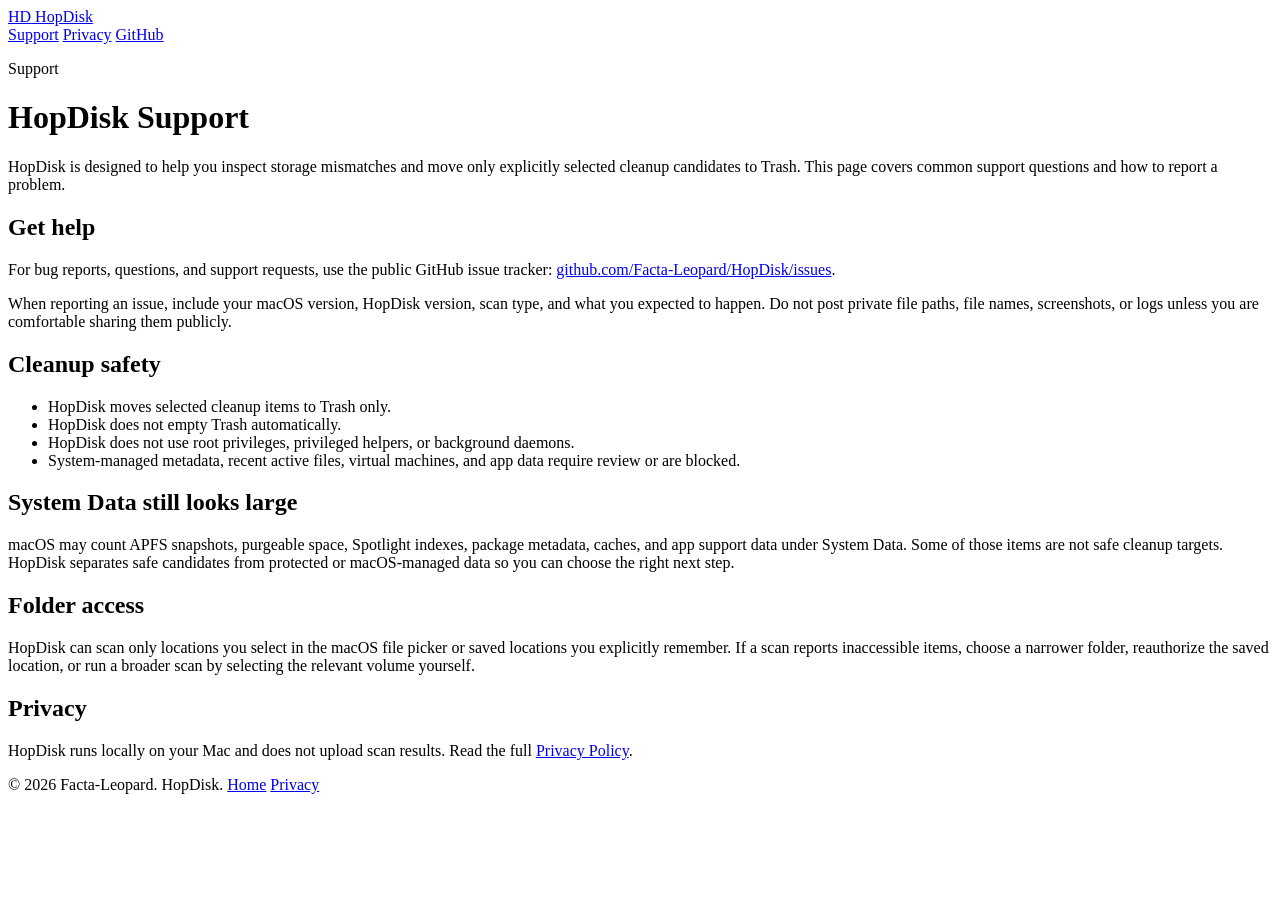
==== support.html @ d0b04db1 "Add HopDisk support page" ====
<!doctype html>
<html lang="en">
<head>
  <meta charset="utf-8">
  <meta name="viewport" content="width=device-width, initial-scale=1">
  <title>HopDisk Support</title>
  <meta name="description" content="Support information for HopDisk, a macOS storage repair utility.">
  <link rel="stylesheet" href="assets/site.css">
</head>
<body>
  <header class="site-header">
    <a class="brand" href="index.html" aria-label="HopDisk home">
      <span class="brand-mark">HD</span>
      <span>HopDisk</span>
    </a>
    <nav class="nav" aria-label="Main navigation">
      <a aria-current="page" href="support.html">Support</a>
      <a href="privacy.html">Privacy</a>
      <a href="https://github.com/Facta-Leopard/HopDisk">GitHub</a>
    </nav>
  </header>

  <main class="document">
    <p class="eyebrow">Support</p>
    <h1>HopDisk Support</h1>
    <p class="lead">
      HopDisk is designed to help you inspect storage mismatches and move only explicitly selected cleanup candidates to Trash.
      This page covers common support questions and how to report a problem.
    </p>

    <section>
      <h2>Get help</h2>
      <p>
        For bug reports, questions, and support requests, use the public GitHub issue tracker:
        <a href="https://github.com/Facta-Leopard/HopDisk/issues">github.com/Facta-Leopard/HopDisk/issues</a>.
      </p>
      <p>
        When reporting an issue, include your macOS version, HopDisk version, scan type, and what you expected to happen.
        Do not post private file paths, file names, screenshots, or logs unless you are comfortable sharing them publicly.
      </p>
    </section>

    <section>
      <h2>Cleanup safety</h2>
      <ul>
        <li>HopDisk moves selected cleanup items to Trash only.</li>
        <li>HopDisk does not empty Trash automatically.</li>
        <li>HopDisk does not use root privileges, privileged helpers, or background daemons.</li>
        <li>System-managed metadata, recent active files, virtual machines, and app data require review or are blocked.</li>
      </ul>
    </section>

    <section>
      <h2>System Data still looks large</h2>
      <p>
        macOS may count APFS snapshots, purgeable space, Spotlight indexes, package metadata, caches, and app support data under
        System Data. Some of those items are not safe cleanup targets. HopDisk separates safe candidates from protected or
        macOS-managed data so you can choose the right next step.
      </p>
    </section>

    <section>
      <h2>Folder access</h2>
      <p>
        HopDisk can scan only locations you select in the macOS file picker or saved locations you explicitly remember.
        If a scan reports inaccessible items, choose a narrower folder, reauthorize the saved location, or run a broader scan
        by selecting the relevant volume yourself.
      </p>
    </section>

    <section>
      <h2>Privacy</h2>
      <p>
        HopDisk runs locally on your Mac and does not upload scan results. Read the full
        <a href="privacy.html">Privacy Policy</a>.
      </p>
    </section>
  </main>

  <footer class="footer">
    <span>© 2026 Facta-Leopard. HopDisk.</span>
    <span class="footer-links">
      <a href="index.html">Home</a>
      <a href="privacy.html">Privacy</a>
    </span>
  </footer>
</body>
</html>
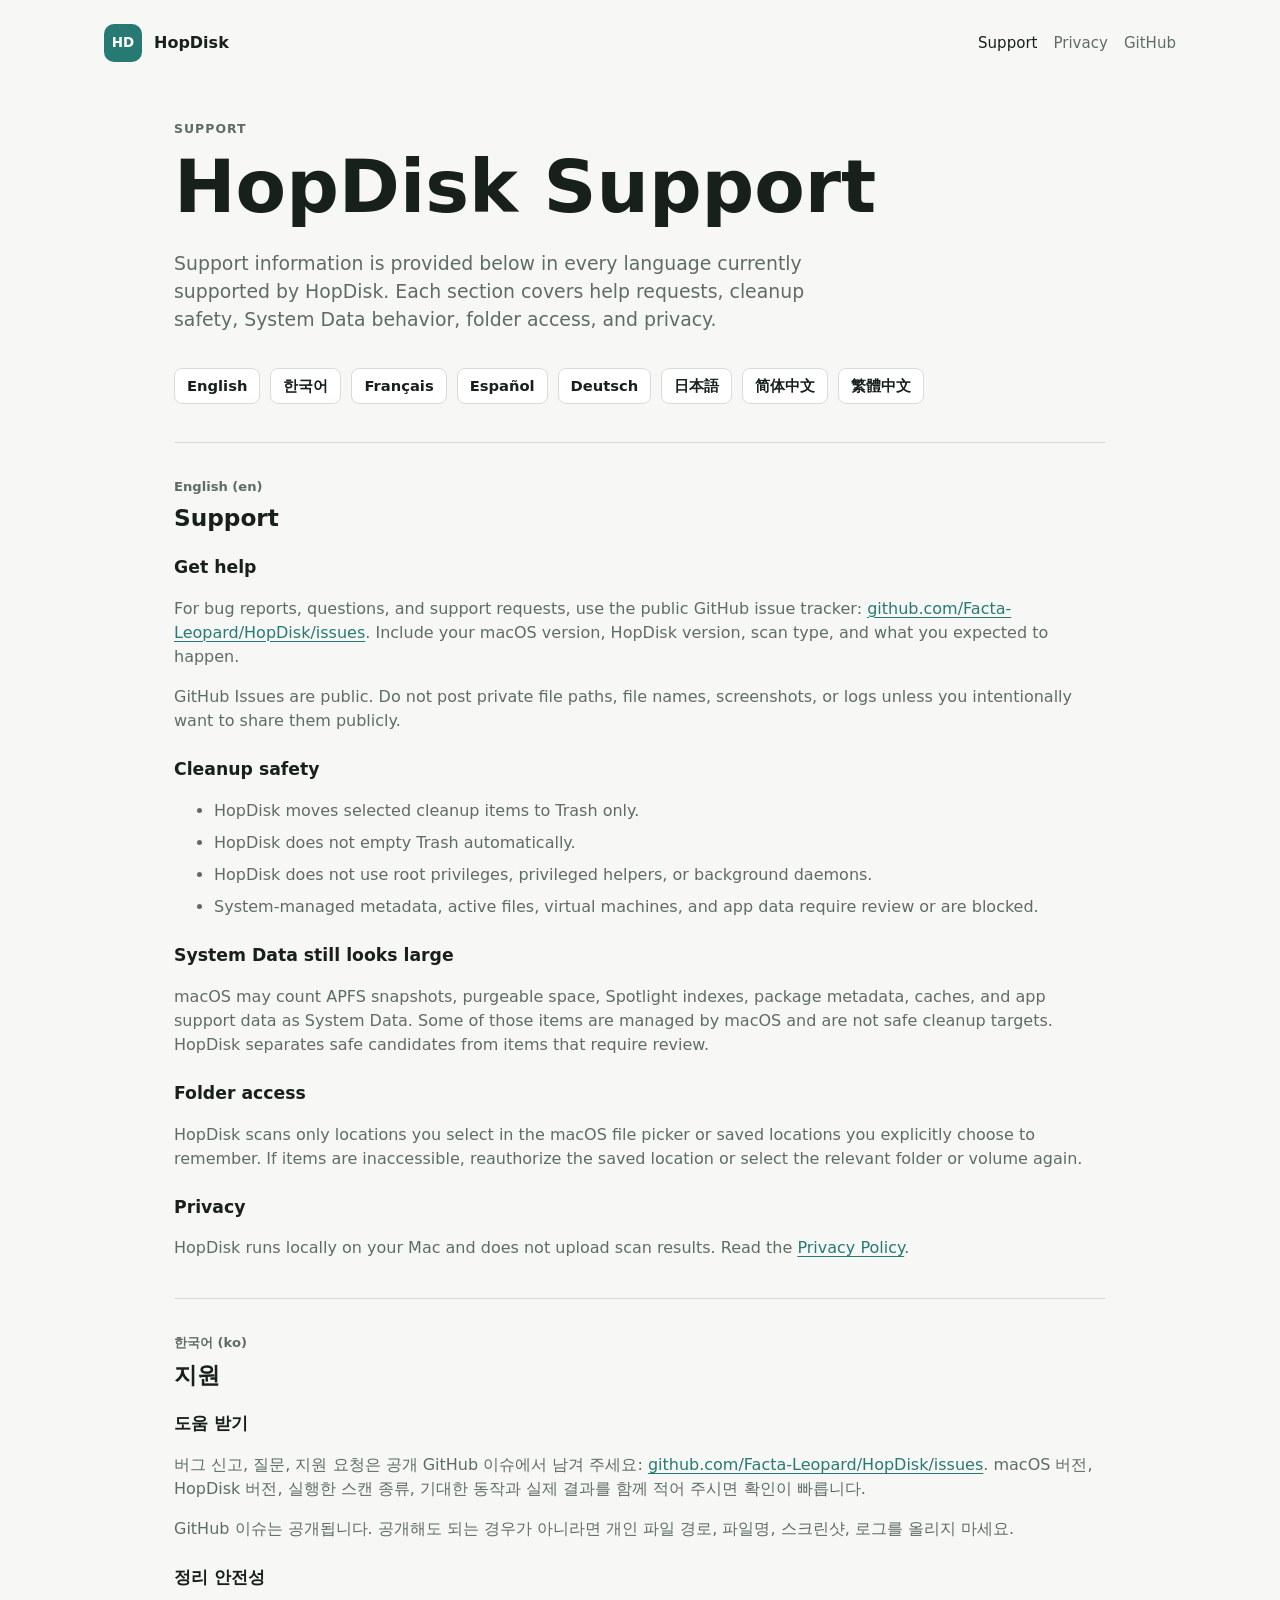
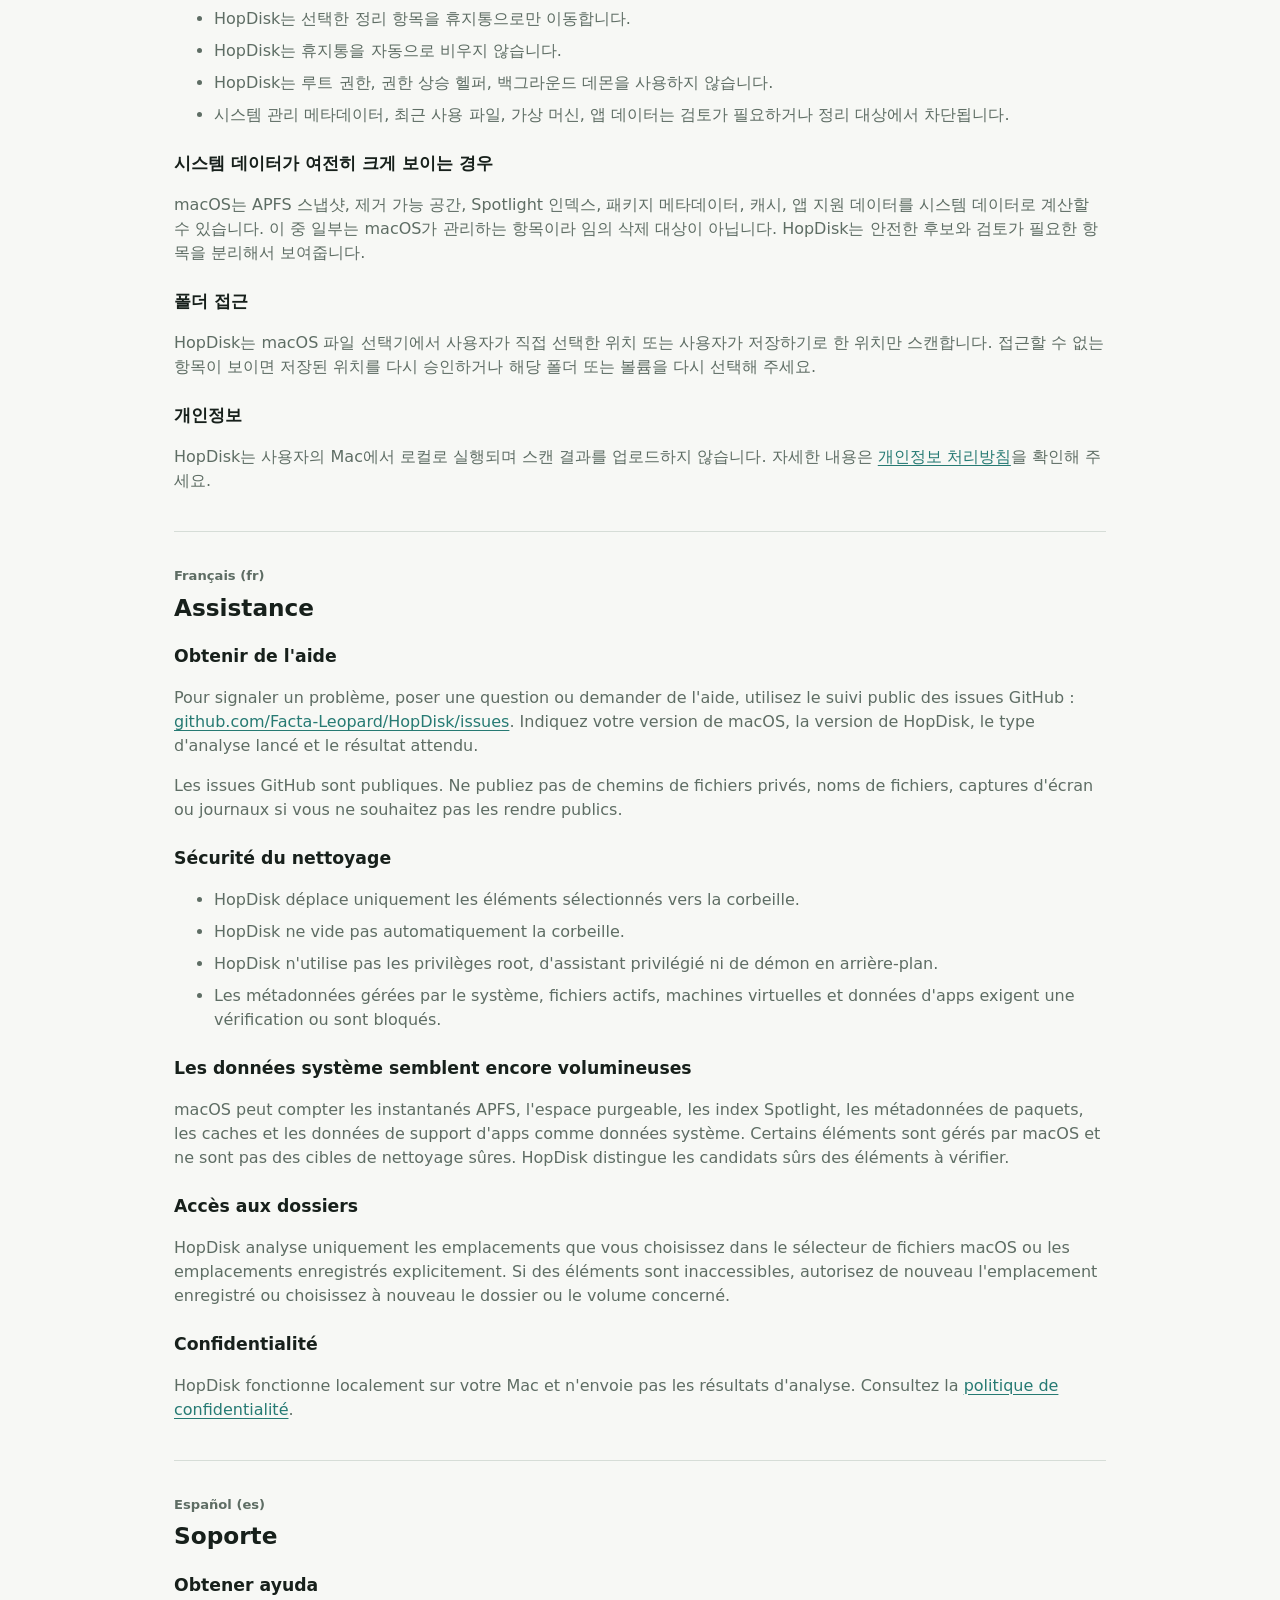
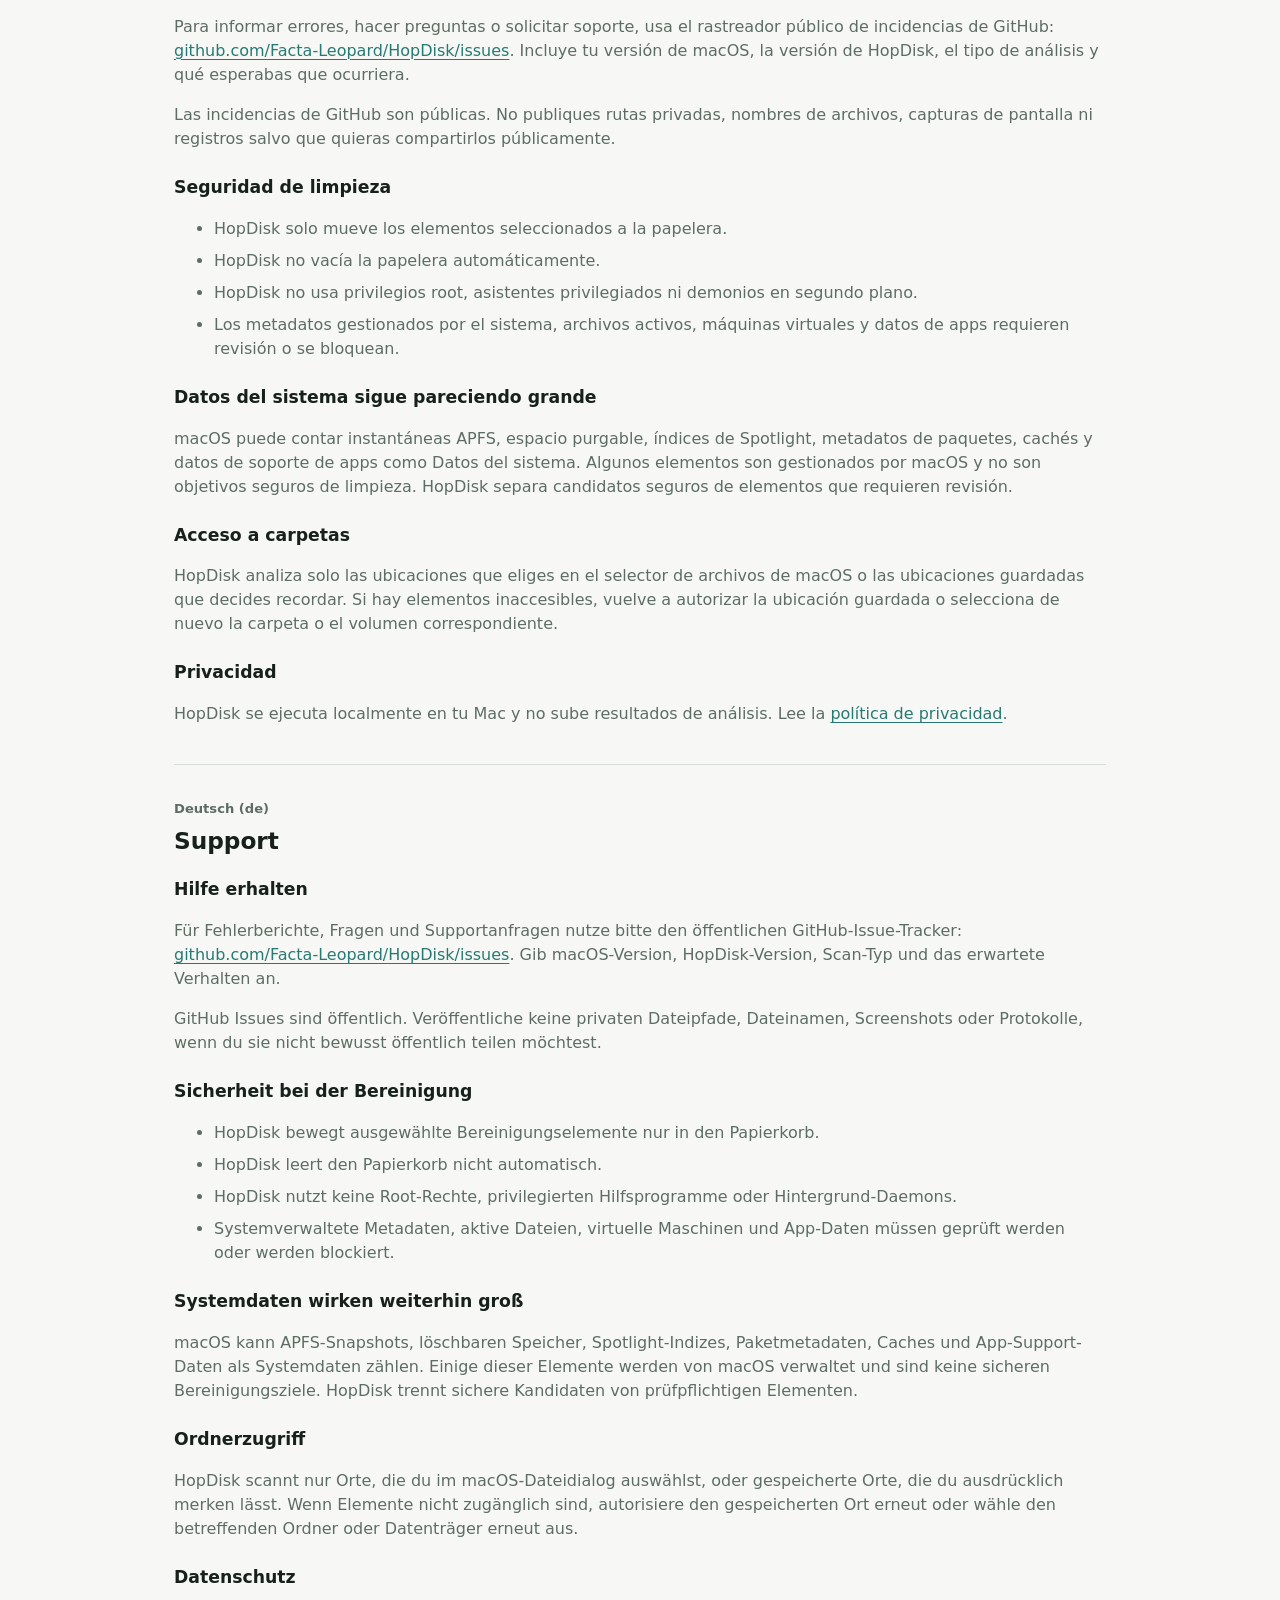
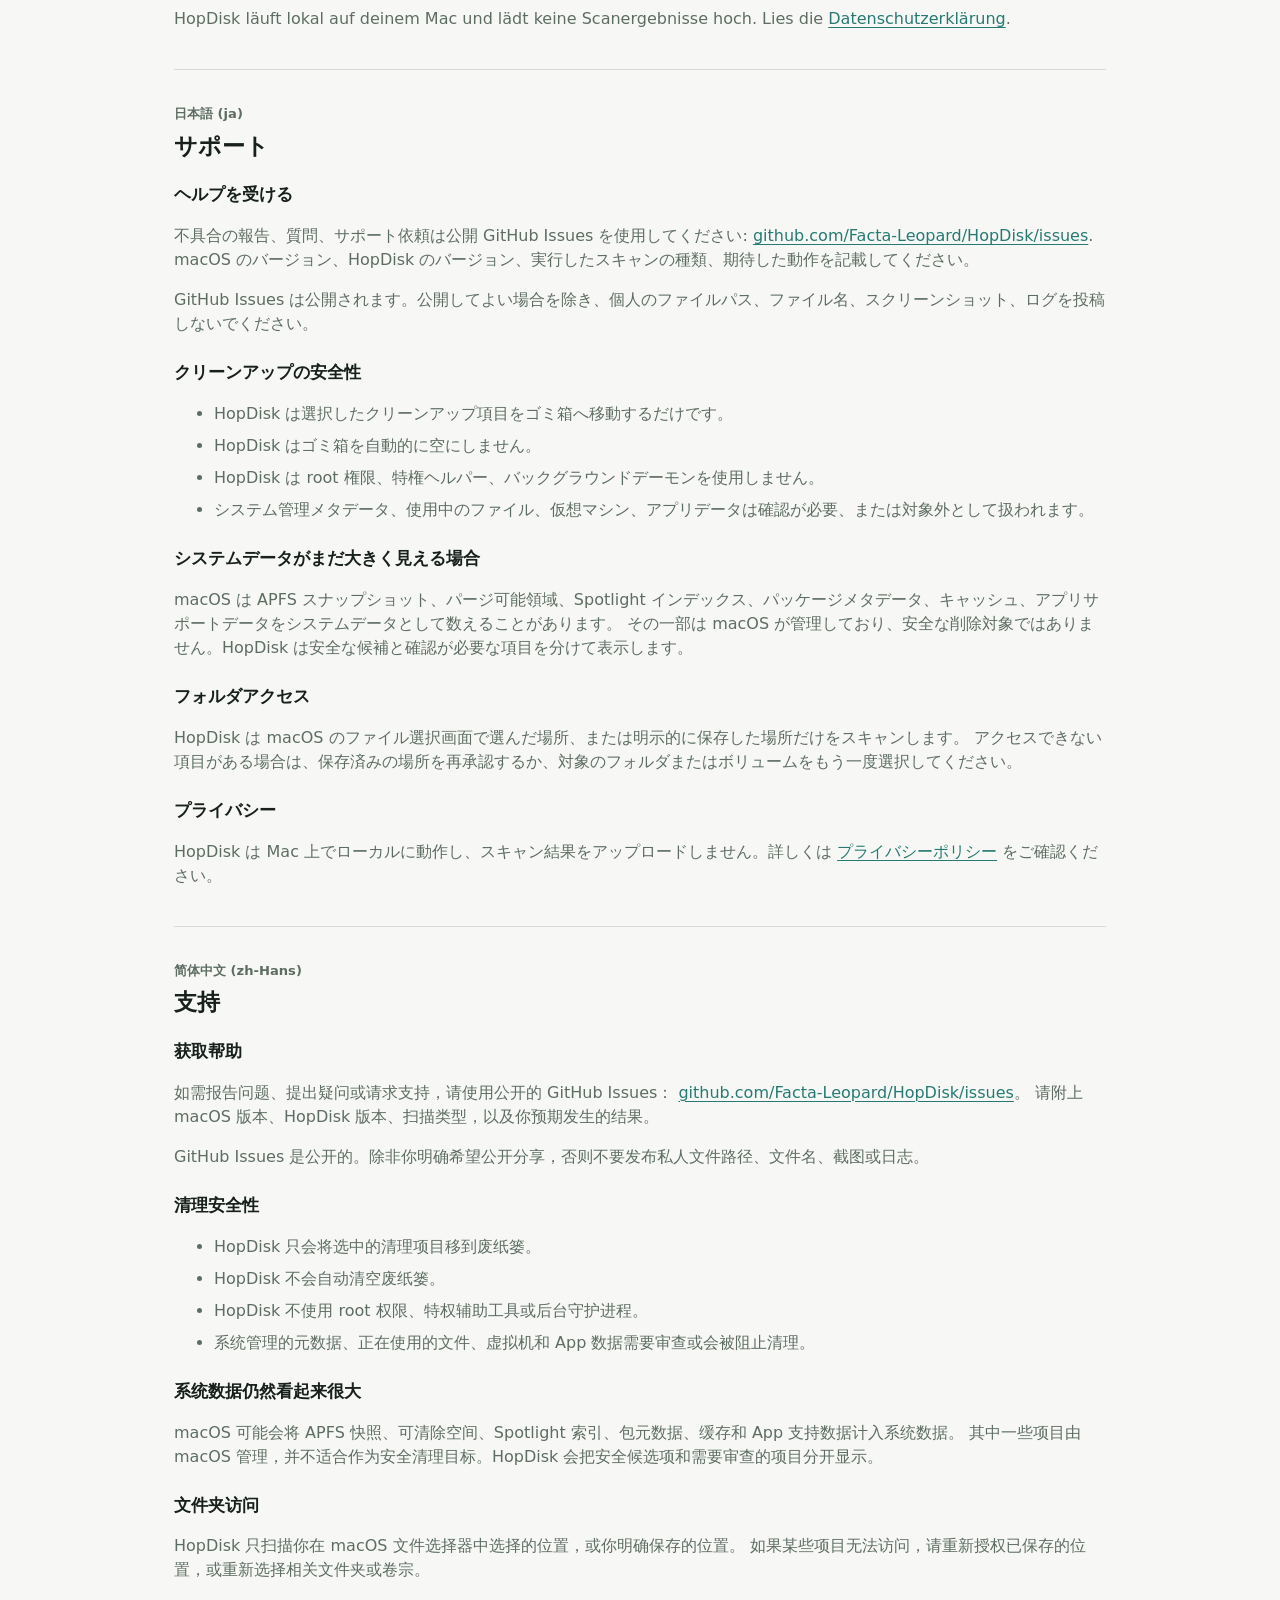
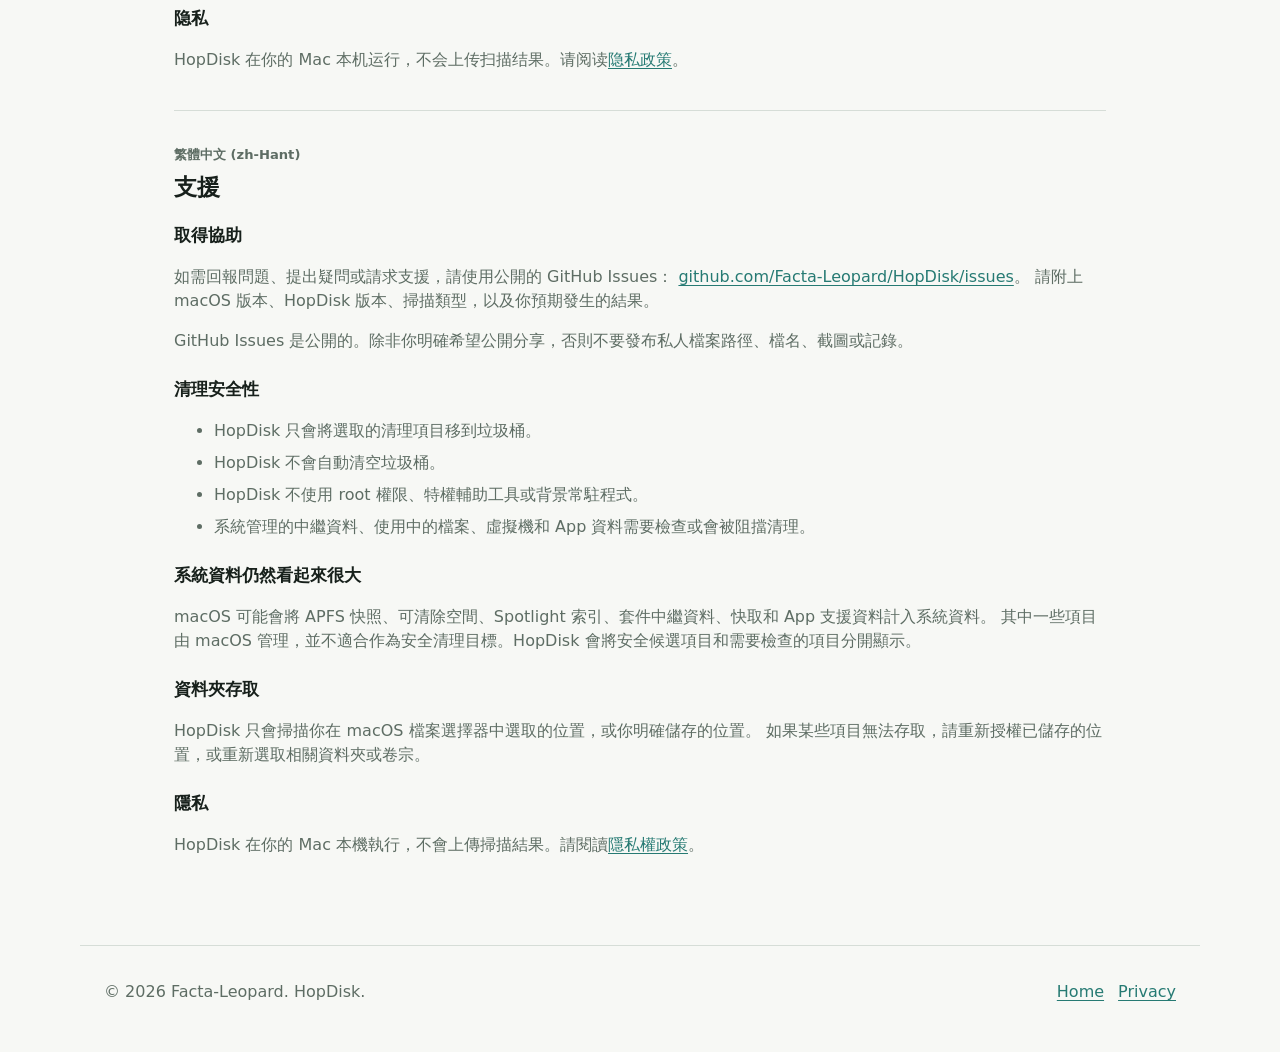
==== commit 9ff19234: "Add localized HopDisk support page" ====
--- a/support.html
+++ b/support.html
@@ -4,7 +4,7 @@
   <meta charset="utf-8">
   <meta name="viewport" content="width=device-width, initial-scale=1">
   <title>HopDisk Support</title>
-  <meta name="description" content="Support information for HopDisk, a macOS storage repair utility.">
+  <meta name="description" content="Support information for HopDisk in all supported languages.">
   <link rel="stylesheet" href="assets/site.css">
 </head>
 <body>
@@ -20,60 +20,287 @@
     </nav>
   </header>
 
-  <main class="document">
+  <main class="document localized-doc">
     <p class="eyebrow">Support</p>
     <h1>HopDisk Support</h1>
     <p class="lead">
-      HopDisk is designed to help you inspect storage mismatches and move only explicitly selected cleanup candidates to Trash.
-      This page covers common support questions and how to report a problem.
+      Support information is provided below in every language currently supported by HopDisk.
+      Each section covers help requests, cleanup safety, System Data behavior, folder access, and privacy.
     </p>
 
-    <section>
-      <h2>Get help</h2>
+    <nav class="language-menu" aria-label="Supported languages">
+      <a href="#support-en">English</a>
+      <a href="#support-ko">한국어</a>
+      <a href="#support-fr">Français</a>
+      <a href="#support-es">Español</a>
+      <a href="#support-de">Deutsch</a>
+      <a href="#support-ja">日本語</a>
+      <a href="#support-zh-Hans">简体中文</a>
+      <a href="#support-zh-Hant">繁體中文</a>
+    </nav>
+
+    <section id="support-en" class="language-block" lang="en">
+      <p class="language-label">English (en)</p>
+      <h2>Support</h2>
+      <h3>Get help</h3>
       <p>
         For bug reports, questions, and support requests, use the public GitHub issue tracker:
         <a href="https://github.com/Facta-Leopard/HopDisk/issues">github.com/Facta-Leopard/HopDisk/issues</a>.
-      </p>
-      <p>
-        When reporting an issue, include your macOS version, HopDisk version, scan type, and what you expected to happen.
-        Do not post private file paths, file names, screenshots, or logs unless you are comfortable sharing them publicly.
-      </p>
-    </section>
-
-    <section>
-      <h2>Cleanup safety</h2>
+        Include your macOS version, HopDisk version, scan type, and what you expected to happen.
+      </p>
+      <p>
+        GitHub Issues are public. Do not post private file paths, file names, screenshots, or logs unless you intentionally want to share them publicly.
+      </p>
+      <h3>Cleanup safety</h3>
       <ul>
         <li>HopDisk moves selected cleanup items to Trash only.</li>
         <li>HopDisk does not empty Trash automatically.</li>
         <li>HopDisk does not use root privileges, privileged helpers, or background daemons.</li>
-        <li>System-managed metadata, recent active files, virtual machines, and app data require review or are blocked.</li>
-      </ul>
-    </section>
-
-    <section>
-      <h2>System Data still looks large</h2>
-      <p>
-        macOS may count APFS snapshots, purgeable space, Spotlight indexes, package metadata, caches, and app support data under
-        System Data. Some of those items are not safe cleanup targets. HopDisk separates safe candidates from protected or
-        macOS-managed data so you can choose the right next step.
-      </p>
-    </section>
-
-    <section>
-      <h2>Folder access</h2>
-      <p>
-        HopDisk can scan only locations you select in the macOS file picker or saved locations you explicitly remember.
-        If a scan reports inaccessible items, choose a narrower folder, reauthorize the saved location, or run a broader scan
-        by selecting the relevant volume yourself.
-      </p>
-    </section>
-
-    <section>
-      <h2>Privacy</h2>
-      <p>
-        HopDisk runs locally on your Mac and does not upload scan results. Read the full
-        <a href="privacy.html">Privacy Policy</a>.
-      </p>
+        <li>System-managed metadata, active files, virtual machines, and app data require review or are blocked.</li>
+      </ul>
+      <h3>System Data still looks large</h3>
+      <p>
+        macOS may count APFS snapshots, purgeable space, Spotlight indexes, package metadata, caches, and app support data as System Data.
+        Some of those items are managed by macOS and are not safe cleanup targets. HopDisk separates safe candidates from items that require review.
+      </p>
+      <h3>Folder access</h3>
+      <p>
+        HopDisk scans only locations you select in the macOS file picker or saved locations you explicitly choose to remember.
+        If items are inaccessible, reauthorize the saved location or select the relevant folder or volume again.
+      </p>
+      <h3>Privacy</h3>
+      <p>HopDisk runs locally on your Mac and does not upload scan results. Read the <a href="privacy.html">Privacy Policy</a>.</p>
+    </section>
+
+    <section id="support-ko" class="language-block" lang="ko">
+      <p class="language-label">한국어 (ko)</p>
+      <h2>지원</h2>
+      <h3>도움 받기</h3>
+      <p>
+        버그 신고, 질문, 지원 요청은 공개 GitHub 이슈에서 남겨 주세요:
+        <a href="https://github.com/Facta-Leopard/HopDisk/issues">github.com/Facta-Leopard/HopDisk/issues</a>.
+        macOS 버전, HopDisk 버전, 실행한 스캔 종류, 기대한 동작과 실제 결과를 함께 적어 주시면 확인이 빠릅니다.
+      </p>
+      <p>
+        GitHub 이슈는 공개됩니다. 공개해도 되는 경우가 아니라면 개인 파일 경로, 파일명, 스크린샷, 로그를 올리지 마세요.
+      </p>
+      <h3>정리 안전성</h3>
+      <ul>
+        <li>HopDisk는 선택한 정리 항목을 휴지통으로만 이동합니다.</li>
+        <li>HopDisk는 휴지통을 자동으로 비우지 않습니다.</li>
+        <li>HopDisk는 루트 권한, 권한 상승 헬퍼, 백그라운드 데몬을 사용하지 않습니다.</li>
+        <li>시스템 관리 메타데이터, 최근 사용 파일, 가상 머신, 앱 데이터는 검토가 필요하거나 정리 대상에서 차단됩니다.</li>
+      </ul>
+      <h3>시스템 데이터가 여전히 크게 보이는 경우</h3>
+      <p>
+        macOS는 APFS 스냅샷, 제거 가능 공간, Spotlight 인덱스, 패키지 메타데이터, 캐시, 앱 지원 데이터를 시스템 데이터로 계산할 수 있습니다.
+        이 중 일부는 macOS가 관리하는 항목이라 임의 삭제 대상이 아닙니다. HopDisk는 안전한 후보와 검토가 필요한 항목을 분리해서 보여줍니다.
+      </p>
+      <h3>폴더 접근</h3>
+      <p>
+        HopDisk는 macOS 파일 선택기에서 사용자가 직접 선택한 위치 또는 사용자가 저장하기로 한 위치만 스캔합니다.
+        접근할 수 없는 항목이 보이면 저장된 위치를 다시 승인하거나 해당 폴더 또는 볼륨을 다시 선택해 주세요.
+      </p>
+      <h3>개인정보</h3>
+      <p>HopDisk는 사용자의 Mac에서 로컬로 실행되며 스캔 결과를 업로드하지 않습니다. 자세한 내용은 <a href="privacy.html">개인정보 처리방침</a>을 확인해 주세요.</p>
+    </section>
+
+    <section id="support-fr" class="language-block" lang="fr">
+      <p class="language-label">Français (fr)</p>
+      <h2>Assistance</h2>
+      <h3>Obtenir de l'aide</h3>
+      <p>
+        Pour signaler un problème, poser une question ou demander de l'aide, utilisez le suivi public des issues GitHub :
+        <a href="https://github.com/Facta-Leopard/HopDisk/issues">github.com/Facta-Leopard/HopDisk/issues</a>.
+        Indiquez votre version de macOS, la version de HopDisk, le type d'analyse lancé et le résultat attendu.
+      </p>
+      <p>
+        Les issues GitHub sont publiques. Ne publiez pas de chemins de fichiers privés, noms de fichiers, captures d'écran ou journaux si vous ne souhaitez pas les rendre publics.
+      </p>
+      <h3>Sécurité du nettoyage</h3>
+      <ul>
+        <li>HopDisk déplace uniquement les éléments sélectionnés vers la corbeille.</li>
+        <li>HopDisk ne vide pas automatiquement la corbeille.</li>
+        <li>HopDisk n'utilise pas les privilèges root, d'assistant privilégié ni de démon en arrière-plan.</li>
+        <li>Les métadonnées gérées par le système, fichiers actifs, machines virtuelles et données d'apps exigent une vérification ou sont bloqués.</li>
+      </ul>
+      <h3>Les données système semblent encore volumineuses</h3>
+      <p>
+        macOS peut compter les instantanés APFS, l'espace purgeable, les index Spotlight, les métadonnées de paquets, les caches et les données de support d'apps comme données système.
+        Certains éléments sont gérés par macOS et ne sont pas des cibles de nettoyage sûres. HopDisk distingue les candidats sûrs des éléments à vérifier.
+      </p>
+      <h3>Accès aux dossiers</h3>
+      <p>
+        HopDisk analyse uniquement les emplacements que vous choisissez dans le sélecteur de fichiers macOS ou les emplacements enregistrés explicitement.
+        Si des éléments sont inaccessibles, autorisez de nouveau l'emplacement enregistré ou choisissez à nouveau le dossier ou le volume concerné.
+      </p>
+      <h3>Confidentialité</h3>
+      <p>HopDisk fonctionne localement sur votre Mac et n'envoie pas les résultats d'analyse. Consultez la <a href="privacy.html">politique de confidentialité</a>.</p>
+    </section>
+
+    <section id="support-es" class="language-block" lang="es">
+      <p class="language-label">Español (es)</p>
+      <h2>Soporte</h2>
+      <h3>Obtener ayuda</h3>
+      <p>
+        Para informar errores, hacer preguntas o solicitar soporte, usa el rastreador público de incidencias de GitHub:
+        <a href="https://github.com/Facta-Leopard/HopDisk/issues">github.com/Facta-Leopard/HopDisk/issues</a>.
+        Incluye tu versión de macOS, la versión de HopDisk, el tipo de análisis y qué esperabas que ocurriera.
+      </p>
+      <p>
+        Las incidencias de GitHub son públicas. No publiques rutas privadas, nombres de archivos, capturas de pantalla ni registros salvo que quieras compartirlos públicamente.
+      </p>
+      <h3>Seguridad de limpieza</h3>
+      <ul>
+        <li>HopDisk solo mueve los elementos seleccionados a la papelera.</li>
+        <li>HopDisk no vacía la papelera automáticamente.</li>
+        <li>HopDisk no usa privilegios root, asistentes privilegiados ni demonios en segundo plano.</li>
+        <li>Los metadatos gestionados por el sistema, archivos activos, máquinas virtuales y datos de apps requieren revisión o se bloquean.</li>
+      </ul>
+      <h3>Datos del sistema sigue pareciendo grande</h3>
+      <p>
+        macOS puede contar instantáneas APFS, espacio purgable, índices de Spotlight, metadatos de paquetes, cachés y datos de soporte de apps como Datos del sistema.
+        Algunos elementos son gestionados por macOS y no son objetivos seguros de limpieza. HopDisk separa candidatos seguros de elementos que requieren revisión.
+      </p>
+      <h3>Acceso a carpetas</h3>
+      <p>
+        HopDisk analiza solo las ubicaciones que eliges en el selector de archivos de macOS o las ubicaciones guardadas que decides recordar.
+        Si hay elementos inaccesibles, vuelve a autorizar la ubicación guardada o selecciona de nuevo la carpeta o el volumen correspondiente.
+      </p>
+      <h3>Privacidad</h3>
+      <p>HopDisk se ejecuta localmente en tu Mac y no sube resultados de análisis. Lee la <a href="privacy.html">política de privacidad</a>.</p>
+    </section>
+
+    <section id="support-de" class="language-block" lang="de">
+      <p class="language-label">Deutsch (de)</p>
+      <h2>Support</h2>
+      <h3>Hilfe erhalten</h3>
+      <p>
+        Für Fehlerberichte, Fragen und Supportanfragen nutze bitte den öffentlichen GitHub-Issue-Tracker:
+        <a href="https://github.com/Facta-Leopard/HopDisk/issues">github.com/Facta-Leopard/HopDisk/issues</a>.
+        Gib macOS-Version, HopDisk-Version, Scan-Typ und das erwartete Verhalten an.
+      </p>
+      <p>
+        GitHub Issues sind öffentlich. Veröffentliche keine privaten Dateipfade, Dateinamen, Screenshots oder Protokolle, wenn du sie nicht bewusst öffentlich teilen möchtest.
+      </p>
+      <h3>Sicherheit bei der Bereinigung</h3>
+      <ul>
+        <li>HopDisk bewegt ausgewählte Bereinigungselemente nur in den Papierkorb.</li>
+        <li>HopDisk leert den Papierkorb nicht automatisch.</li>
+        <li>HopDisk nutzt keine Root-Rechte, privilegierten Hilfsprogramme oder Hintergrund-Daemons.</li>
+        <li>Systemverwaltete Metadaten, aktive Dateien, virtuelle Maschinen und App-Daten müssen geprüft werden oder werden blockiert.</li>
+      </ul>
+      <h3>Systemdaten wirken weiterhin groß</h3>
+      <p>
+        macOS kann APFS-Snapshots, löschbaren Speicher, Spotlight-Indizes, Paketmetadaten, Caches und App-Support-Daten als Systemdaten zählen.
+        Einige dieser Elemente werden von macOS verwaltet und sind keine sicheren Bereinigungsziele. HopDisk trennt sichere Kandidaten von prüfpflichtigen Elementen.
+      </p>
+      <h3>Ordnerzugriff</h3>
+      <p>
+        HopDisk scannt nur Orte, die du im macOS-Dateidialog auswählst, oder gespeicherte Orte, die du ausdrücklich merken lässt.
+        Wenn Elemente nicht zugänglich sind, autorisiere den gespeicherten Ort erneut oder wähle den betreffenden Ordner oder Datenträger erneut aus.
+      </p>
+      <h3>Datenschutz</h3>
+      <p>HopDisk läuft lokal auf deinem Mac und lädt keine Scanergebnisse hoch. Lies die <a href="privacy.html">Datenschutzerklärung</a>.</p>
+    </section>
+
+    <section id="support-ja" class="language-block" lang="ja">
+      <p class="language-label">日本語 (ja)</p>
+      <h2>サポート</h2>
+      <h3>ヘルプを受ける</h3>
+      <p>
+        不具合の報告、質問、サポート依頼は公開 GitHub Issues を使用してください:
+        <a href="https://github.com/Facta-Leopard/HopDisk/issues">github.com/Facta-Leopard/HopDisk/issues</a>.
+        macOS のバージョン、HopDisk のバージョン、実行したスキャンの種類、期待した動作を記載してください。
+      </p>
+      <p>
+        GitHub Issues は公開されます。公開してよい場合を除き、個人のファイルパス、ファイル名、スクリーンショット、ログを投稿しないでください。
+      </p>
+      <h3>クリーンアップの安全性</h3>
+      <ul>
+        <li>HopDisk は選択したクリーンアップ項目をゴミ箱へ移動するだけです。</li>
+        <li>HopDisk はゴミ箱を自動的に空にしません。</li>
+        <li>HopDisk は root 権限、特権ヘルパー、バックグラウンドデーモンを使用しません。</li>
+        <li>システム管理メタデータ、使用中のファイル、仮想マシン、アプリデータは確認が必要、または対象外として扱われます。</li>
+      </ul>
+      <h3>システムデータがまだ大きく見える場合</h3>
+      <p>
+        macOS は APFS スナップショット、パージ可能領域、Spotlight インデックス、パッケージメタデータ、キャッシュ、アプリサポートデータをシステムデータとして数えることがあります。
+        その一部は macOS が管理しており、安全な削除対象ではありません。HopDisk は安全な候補と確認が必要な項目を分けて表示します。
+      </p>
+      <h3>フォルダアクセス</h3>
+      <p>
+        HopDisk は macOS のファイル選択画面で選んだ場所、または明示的に保存した場所だけをスキャンします。
+        アクセスできない項目がある場合は、保存済みの場所を再承認するか、対象のフォルダまたはボリュームをもう一度選択してください。
+      </p>
+      <h3>プライバシー</h3>
+      <p>HopDisk は Mac 上でローカルに動作し、スキャン結果をアップロードしません。詳しくは <a href="privacy.html">プライバシーポリシー</a> をご確認ください。</p>
+    </section>
+
+    <section id="support-zh-Hans" class="language-block" lang="zh-Hans">
+      <p class="language-label">简体中文 (zh-Hans)</p>
+      <h2>支持</h2>
+      <h3>获取帮助</h3>
+      <p>
+        如需报告问题、提出疑问或请求支持，请使用公开的 GitHub Issues：
+        <a href="https://github.com/Facta-Leopard/HopDisk/issues">github.com/Facta-Leopard/HopDisk/issues</a>。
+        请附上 macOS 版本、HopDisk 版本、扫描类型，以及你预期发生的结果。
+      </p>
+      <p>
+        GitHub Issues 是公开的。除非你明确希望公开分享，否则不要发布私人文件路径、文件名、截图或日志。
+      </p>
+      <h3>清理安全性</h3>
+      <ul>
+        <li>HopDisk 只会将选中的清理项目移到废纸篓。</li>
+        <li>HopDisk 不会自动清空废纸篓。</li>
+        <li>HopDisk 不使用 root 权限、特权辅助工具或后台守护进程。</li>
+        <li>系统管理的元数据、正在使用的文件、虚拟机和 App 数据需要审查或会被阻止清理。</li>
+      </ul>
+      <h3>系统数据仍然看起来很大</h3>
+      <p>
+        macOS 可能会将 APFS 快照、可清除空间、Spotlight 索引、包元数据、缓存和 App 支持数据计入系统数据。
+        其中一些项目由 macOS 管理，并不适合作为安全清理目标。HopDisk 会把安全候选项和需要审查的项目分开显示。
+      </p>
+      <h3>文件夹访问</h3>
+      <p>
+        HopDisk 只扫描你在 macOS 文件选择器中选择的位置，或你明确保存的位置。
+        如果某些项目无法访问，请重新授权已保存的位置，或重新选择相关文件夹或卷宗。
+      </p>
+      <h3>隐私</h3>
+      <p>HopDisk 在你的 Mac 本机运行，不会上传扫描结果。请阅读<a href="privacy.html">隐私政策</a>。</p>
+    </section>
+
+    <section id="support-zh-Hant" class="language-block" lang="zh-Hant">
+      <p class="language-label">繁體中文 (zh-Hant)</p>
+      <h2>支援</h2>
+      <h3>取得協助</h3>
+      <p>
+        如需回報問題、提出疑問或請求支援，請使用公開的 GitHub Issues：
+        <a href="https://github.com/Facta-Leopard/HopDisk/issues">github.com/Facta-Leopard/HopDisk/issues</a>。
+        請附上 macOS 版本、HopDisk 版本、掃描類型，以及你預期發生的結果。
+      </p>
+      <p>
+        GitHub Issues 是公開的。除非你明確希望公開分享，否則不要發布私人檔案路徑、檔名、截圖或記錄。
+      </p>
+      <h3>清理安全性</h3>
+      <ul>
+        <li>HopDisk 只會將選取的清理項目移到垃圾桶。</li>
+        <li>HopDisk 不會自動清空垃圾桶。</li>
+        <li>HopDisk 不使用 root 權限、特權輔助工具或背景常駐程式。</li>
+        <li>系統管理的中繼資料、使用中的檔案、虛擬機和 App 資料需要檢查或會被阻擋清理。</li>
+      </ul>
+      <h3>系統資料仍然看起來很大</h3>
+      <p>
+        macOS 可能會將 APFS 快照、可清除空間、Spotlight 索引、套件中繼資料、快取和 App 支援資料計入系統資料。
+        其中一些項目由 macOS 管理，並不適合作為安全清理目標。HopDisk 會將安全候選項目和需要檢查的項目分開顯示。
+      </p>
+      <h3>資料夾存取</h3>
+      <p>
+        HopDisk 只會掃描你在 macOS 檔案選擇器中選取的位置，或你明確儲存的位置。
+        如果某些項目無法存取，請重新授權已儲存的位置，或重新選取相關資料夾或卷宗。
+      </p>
+      <h3>隱私</h3>
+      <p>HopDisk 在你的 Mac 本機執行，不會上傳掃描結果。請閱讀<a href="privacy.html">隱私權政策</a>。</p>
     </section>
   </main>
 
--- a/assets/site.css
+++ b/assets/site.css
@@ -0,0 +1,398 @@
+:root {
+  color-scheme: light dark;
+  --bg: #f7f8f5;
+  --surface: #ffffff;
+  --surface-strong: #eef2ee;
+  --text: #17201b;
+  --muted: #5e6d64;
+  --border: #d6ddd7;
+  --accent: #267a73;
+  --accent-strong: #185f5a;
+  --safe: #6da85a;
+  --warning: #d69a2d;
+  --shadow: 0 20px 55px rgba(23, 32, 27, 0.12);
+}
+
+@media (prefers-color-scheme: dark) {
+  :root {
+    --bg: #101311;
+    --surface: #181c19;
+    --surface-strong: #222922;
+    --text: #f2f6f0;
+    --muted: #a9b6ac;
+    --border: #334038;
+    --accent: #4cb8ad;
+    --accent-strong: #7dd5cb;
+    --shadow: 0 24px 60px rgba(0, 0, 0, 0.35);
+  }
+}
+
+* {
+  box-sizing: border-box;
+}
+
+html {
+  font-family: Inter, ui-sans-serif, system-ui, -apple-system, BlinkMacSystemFont, "Segoe UI", sans-serif;
+  line-height: 1.5;
+  background: var(--bg);
+  color: var(--text);
+}
+
+body {
+  margin: 0;
+}
+
+a {
+  color: var(--accent);
+  text-decoration-thickness: 0.08em;
+  text-underline-offset: 0.18em;
+}
+
+.site-header {
+  display: flex;
+  align-items: center;
+  justify-content: space-between;
+  gap: 24px;
+  max-width: 1120px;
+  margin: 0 auto;
+  padding: 24px;
+}
+
+.brand {
+  display: inline-flex;
+  align-items: center;
+  gap: 12px;
+  color: var(--text);
+  font-weight: 800;
+  text-decoration: none;
+}
+
+.brand-mark {
+  display: inline-grid;
+  place-items: center;
+  width: 38px;
+  height: 38px;
+  border-radius: 10px;
+  background: var(--accent);
+  color: white;
+  font-size: 0.84rem;
+  letter-spacing: 0;
+}
+
+.nav {
+  display: flex;
+  flex-wrap: wrap;
+  align-items: center;
+  justify-content: flex-end;
+  gap: 16px;
+  font-size: 0.94rem;
+}
+
+.nav a {
+  color: var(--muted);
+  text-decoration: none;
+}
+
+.nav a:hover,
+.nav a[aria-current="page"] {
+  color: var(--text);
+}
+
+.hero {
+  display: grid;
+  grid-template-columns: minmax(0, 1.45fr) minmax(280px, 0.55fr);
+  gap: 28px;
+  max-width: 1120px;
+  margin: 34px auto 0;
+  padding: 0 24px 48px;
+}
+
+.hero-copy {
+  padding: 72px 0;
+}
+
+.eyebrow {
+  margin: 0 0 12px;
+  color: var(--accent);
+  font-size: 0.78rem;
+  font-weight: 800;
+  letter-spacing: 0.08em;
+  text-transform: uppercase;
+}
+
+h1,
+h2,
+h3,
+p {
+  overflow-wrap: anywhere;
+}
+
+h1 {
+  max-width: 850px;
+  margin: 0;
+  font-size: clamp(2.8rem, 7vw, 5.6rem);
+  line-height: 0.98;
+  letter-spacing: 0;
+}
+
+h2 {
+  margin: 0;
+  font-size: clamp(2rem, 4vw, 3.4rem);
+  line-height: 1.05;
+  letter-spacing: 0;
+}
+
+h3 {
+  margin: 0 0 10px;
+  font-size: 1.08rem;
+}
+
+.lead {
+  max-width: 690px;
+  margin: 26px 0 0;
+  color: var(--muted);
+  font-size: 1.18rem;
+}
+
+.actions {
+  display: flex;
+  flex-wrap: wrap;
+  gap: 12px;
+  margin-top: 34px;
+}
+
+.button {
+  display: inline-flex;
+  align-items: center;
+  justify-content: center;
+  min-height: 46px;
+  padding: 0 18px;
+  border-radius: 8px;
+  border: 1px solid var(--border);
+  font-weight: 750;
+  text-decoration: none;
+}
+
+.button.primary {
+  border-color: var(--accent);
+  background: var(--accent);
+  color: white;
+}
+
+.button.secondary {
+  color: var(--text);
+  background: var(--surface);
+}
+
+.hero-panel {
+  align-self: center;
+  display: grid;
+  gap: 14px;
+  padding: 18px;
+  border: 1px solid var(--border);
+  border-radius: 16px;
+  background: var(--surface);
+  box-shadow: var(--shadow);
+}
+
+.metric {
+  padding: 18px;
+  border: 1px solid var(--border);
+  border-radius: 12px;
+  background: var(--surface-strong);
+}
+
+.metric-label {
+  display: block;
+  margin-bottom: 4px;
+  color: var(--muted);
+  font-size: 0.84rem;
+}
+
+.metric strong {
+  display: block;
+  font-size: 1.16rem;
+}
+
+.section {
+  max-width: 1120px;
+  margin: 0 auto;
+  padding: 60px 24px;
+}
+
+.section-heading {
+  max-width: 760px;
+  margin-bottom: 28px;
+}
+
+.feature-grid {
+  display: grid;
+  grid-template-columns: repeat(3, minmax(0, 1fr));
+  gap: 16px;
+}
+
+.feature,
+.link-list a {
+  border: 1px solid var(--border);
+  border-radius: 14px;
+  background: var(--surface);
+}
+
+.feature {
+  padding: 22px;
+}
+
+.feature p {
+  margin: 0;
+  color: var(--muted);
+}
+
+.split {
+  display: grid;
+  grid-template-columns: minmax(0, 0.8fr) minmax(300px, 1fr);
+  gap: 28px;
+  align-items: start;
+}
+
+.link-list {
+  display: grid;
+  gap: 14px;
+}
+
+.link-list a {
+  display: grid;
+  gap: 4px;
+  padding: 20px;
+  color: var(--text);
+  text-decoration: none;
+}
+
+.link-list span {
+  font-weight: 800;
+}
+
+.link-list small {
+  color: var(--muted);
+  font-size: 0.94rem;
+}
+
+.document {
+  max-width: 850px;
+  margin: 34px auto 0;
+  padding: 0 24px 72px;
+}
+
+.document.narrow {
+  max-width: 620px;
+}
+
+.document h1 {
+  font-size: clamp(2.5rem, 6vw, 4.6rem);
+}
+
+.document section {
+  margin-top: 38px;
+  padding-top: 34px;
+  border-top: 1px solid var(--border);
+}
+
+.document h2 {
+  margin-bottom: 12px;
+  font-size: 1.45rem;
+}
+
+.document p,
+.document li {
+  color: var(--muted);
+}
+
+.document li + li {
+  margin-top: 8px;
+}
+
+.language-menu {
+  display: flex;
+  flex-wrap: wrap;
+  gap: 10px;
+  margin: 34px 0 8px;
+}
+
+.language-menu a {
+  display: inline-flex;
+  align-items: center;
+  min-height: 36px;
+  padding: 0 12px;
+  border: 1px solid var(--border);
+  border-radius: 8px;
+  background: var(--surface);
+  color: var(--text);
+  font-size: 0.92rem;
+  font-weight: 700;
+  text-decoration: none;
+}
+
+.localized-doc {
+  max-width: 980px;
+}
+
+.language-block {
+  scroll-margin-top: 24px;
+}
+
+.language-label {
+  margin: 0 0 10px;
+  color: var(--accent);
+  font-size: 0.82rem;
+  font-weight: 800;
+}
+
+.language-block h3 {
+  margin-top: 24px;
+  color: var(--text);
+}
+
+.muted {
+  color: var(--muted);
+}
+
+.footer {
+  display: flex;
+  flex-wrap: wrap;
+  justify-content: space-between;
+  gap: 16px;
+  max-width: 1120px;
+  margin: 0 auto;
+  padding: 34px 24px 48px;
+  color: var(--muted);
+  border-top: 1px solid var(--border);
+}
+
+.footer-links {
+  display: inline-flex;
+  gap: 14px;
+}
+
+@media (max-width: 820px) {
+  .site-header,
+  .hero,
+  .split {
+    grid-template-columns: 1fr;
+  }
+
+  .site-header {
+    flex-direction: column;
+    align-items: flex-start;
+  }
+
+  .nav {
+    justify-content: flex-start;
+  }
+
+  .hero-copy {
+    padding: 38px 0 8px;
+  }
+
+  .feature-grid {
+    grid-template-columns: 1fr;
+  }
+}
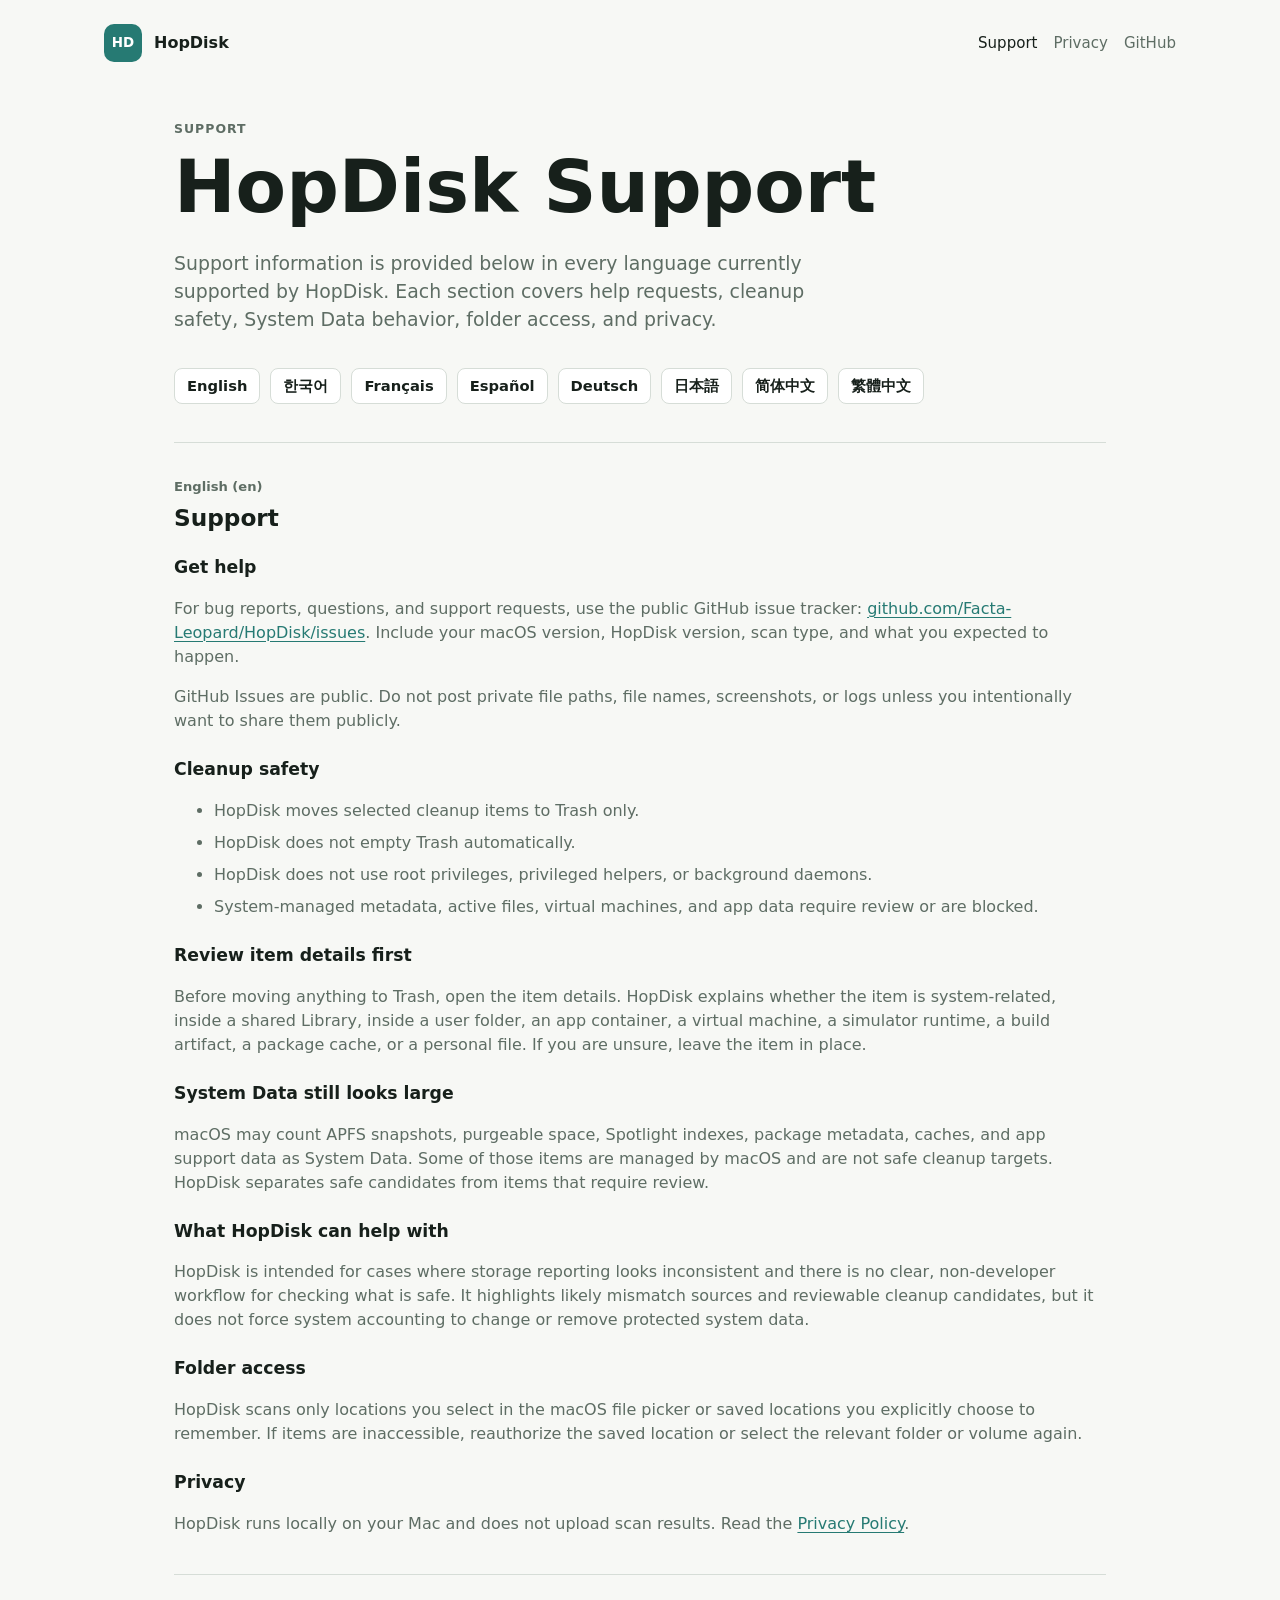
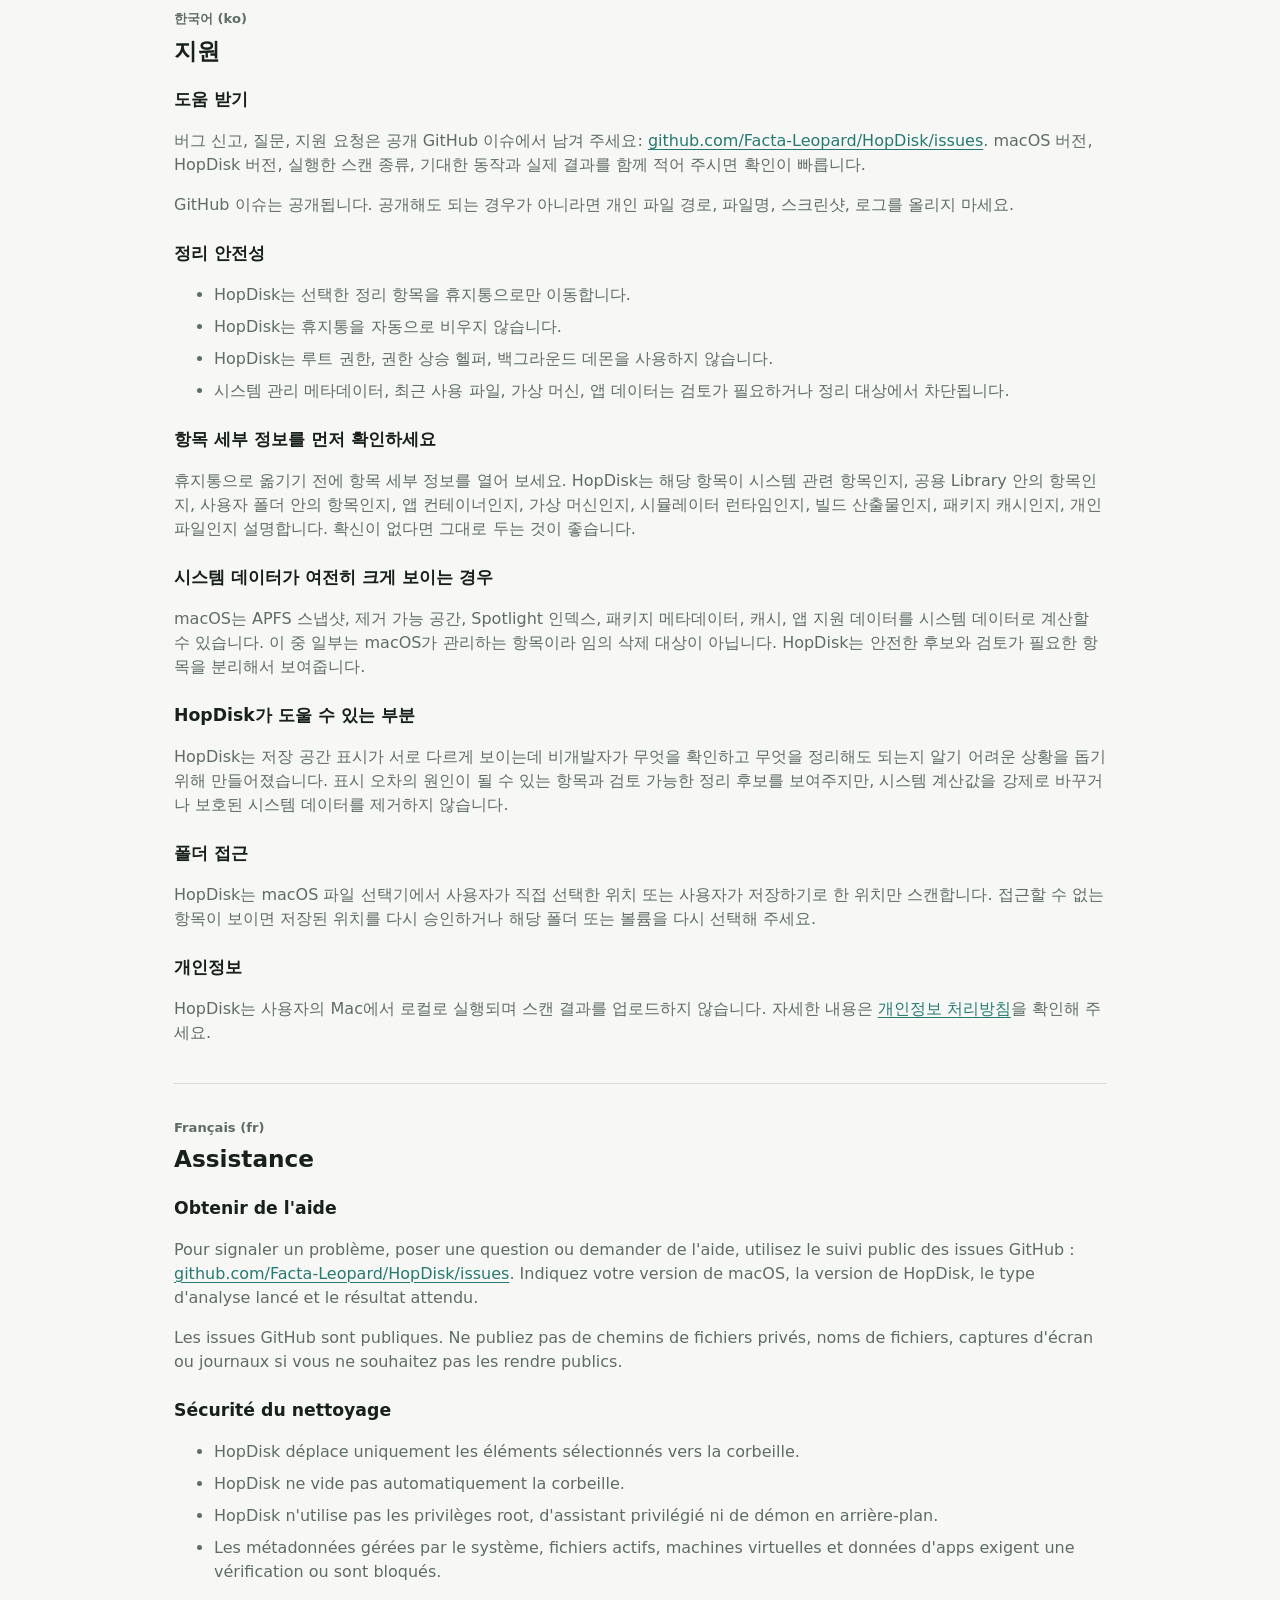
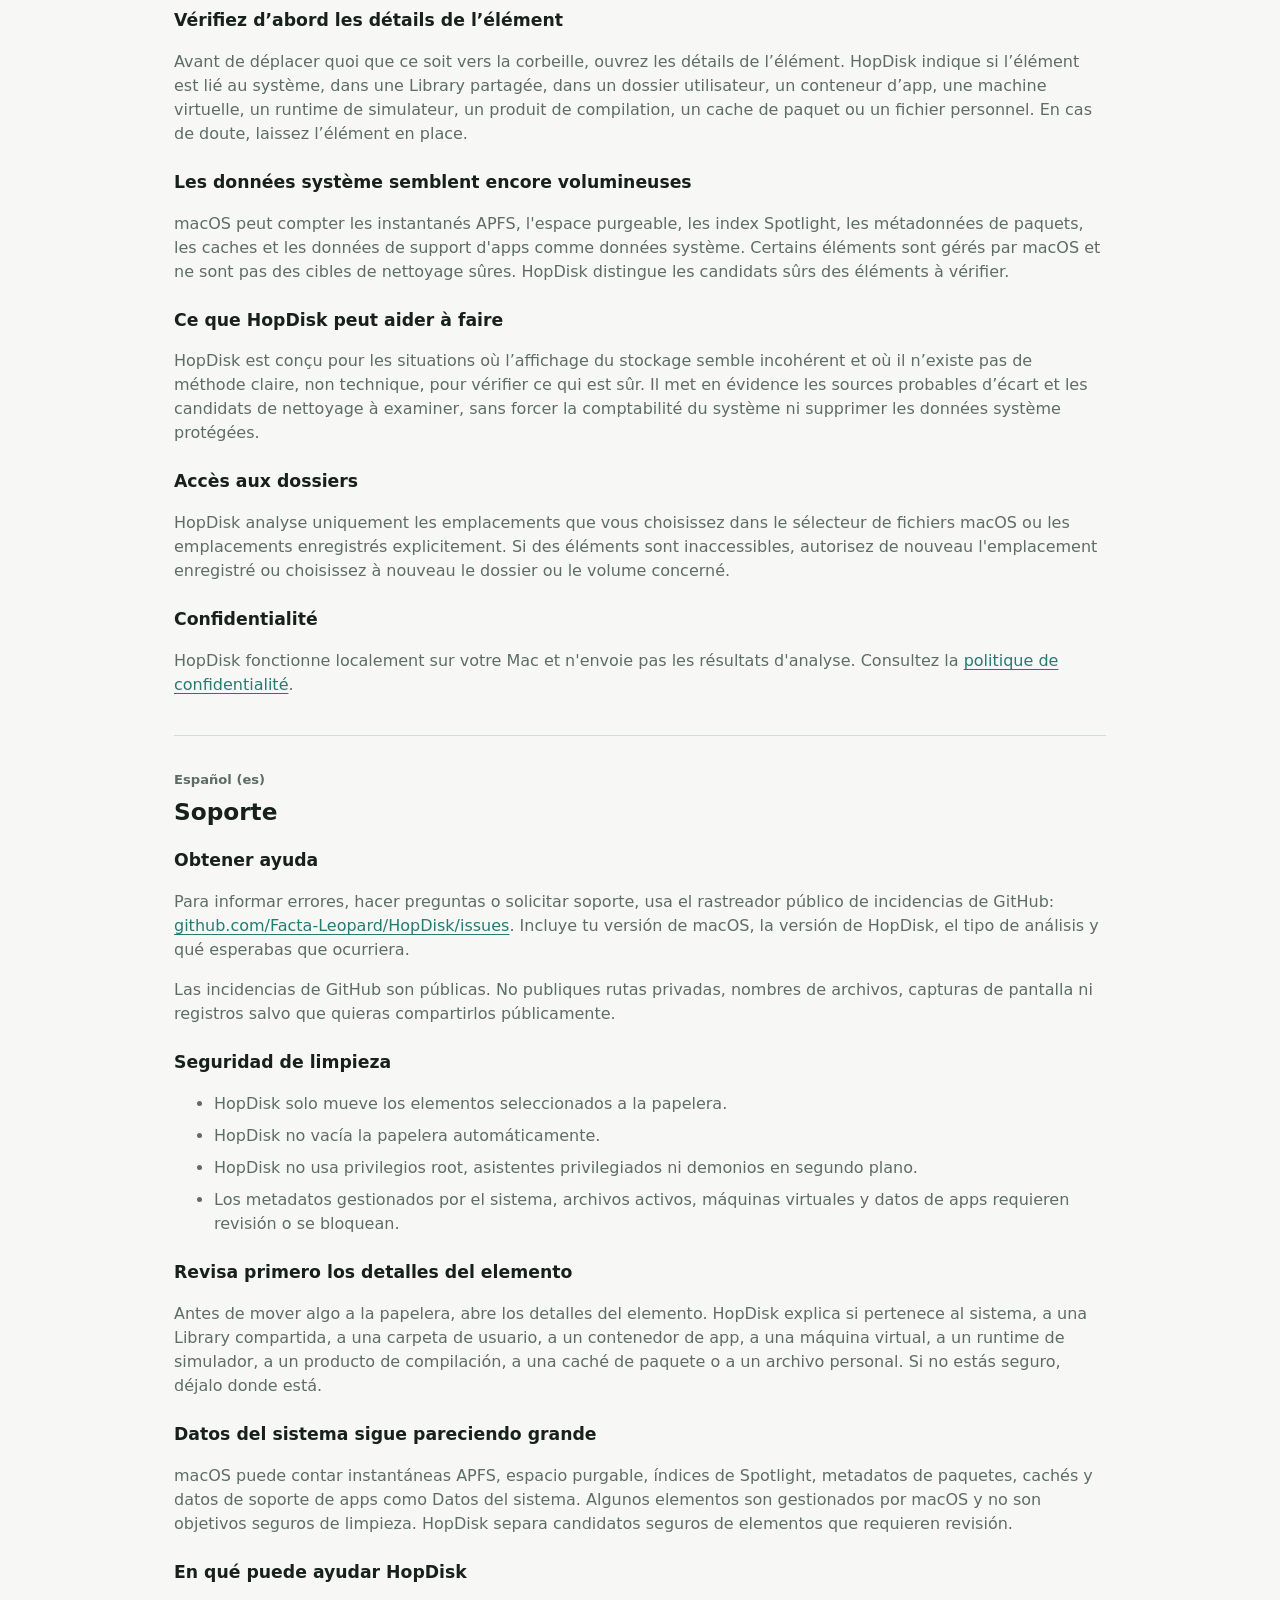
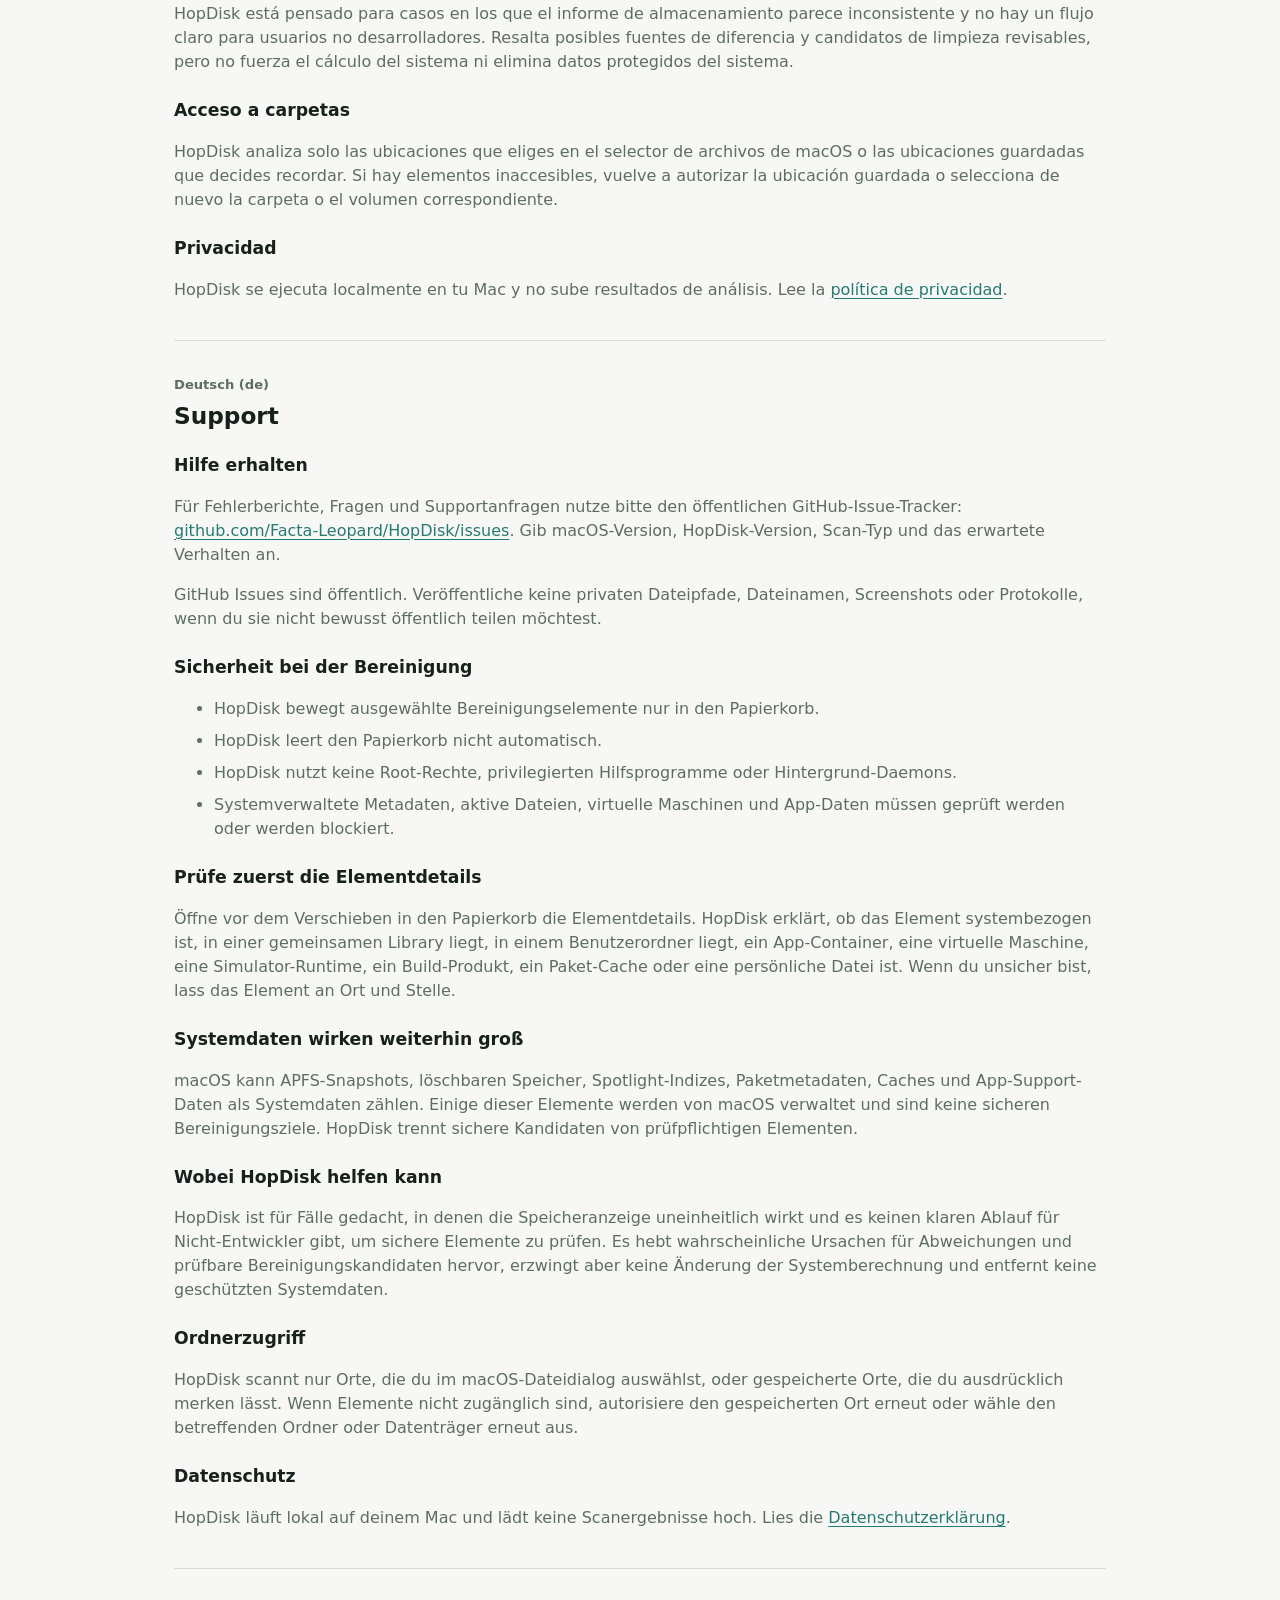
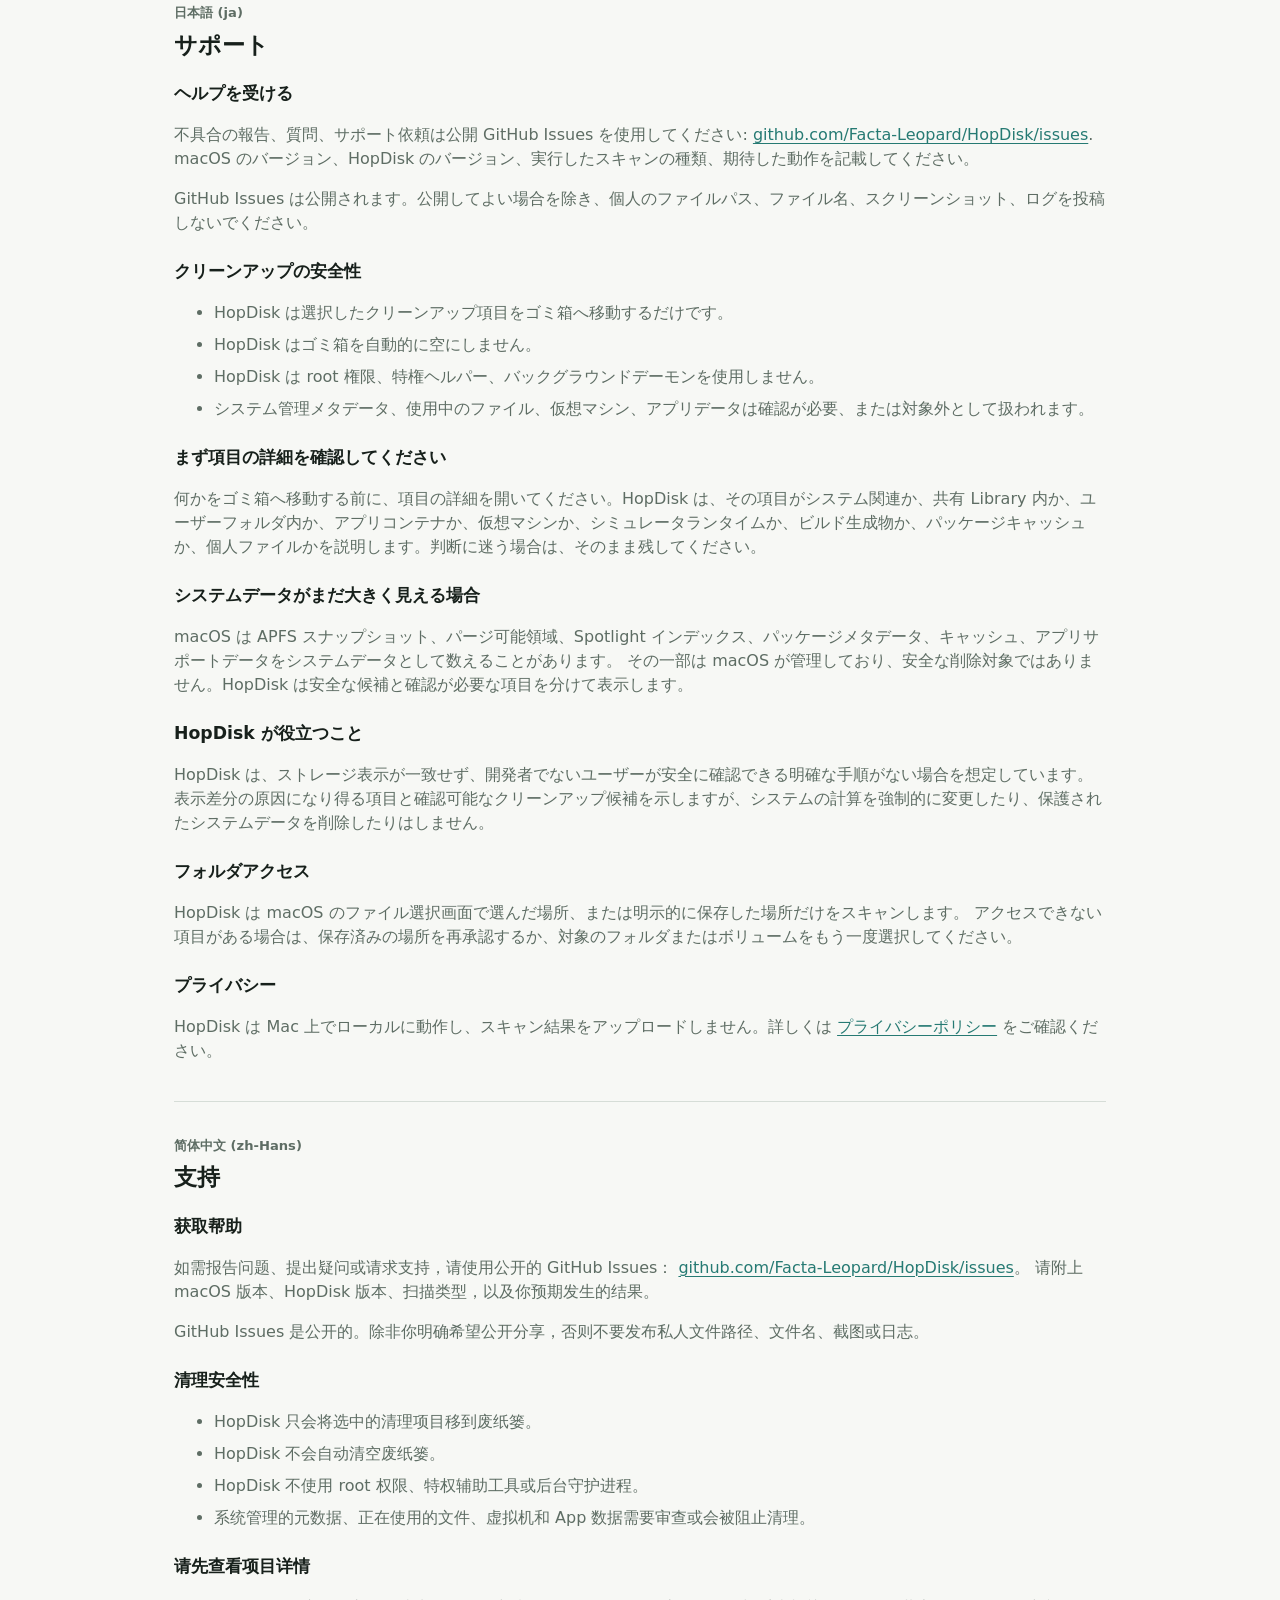
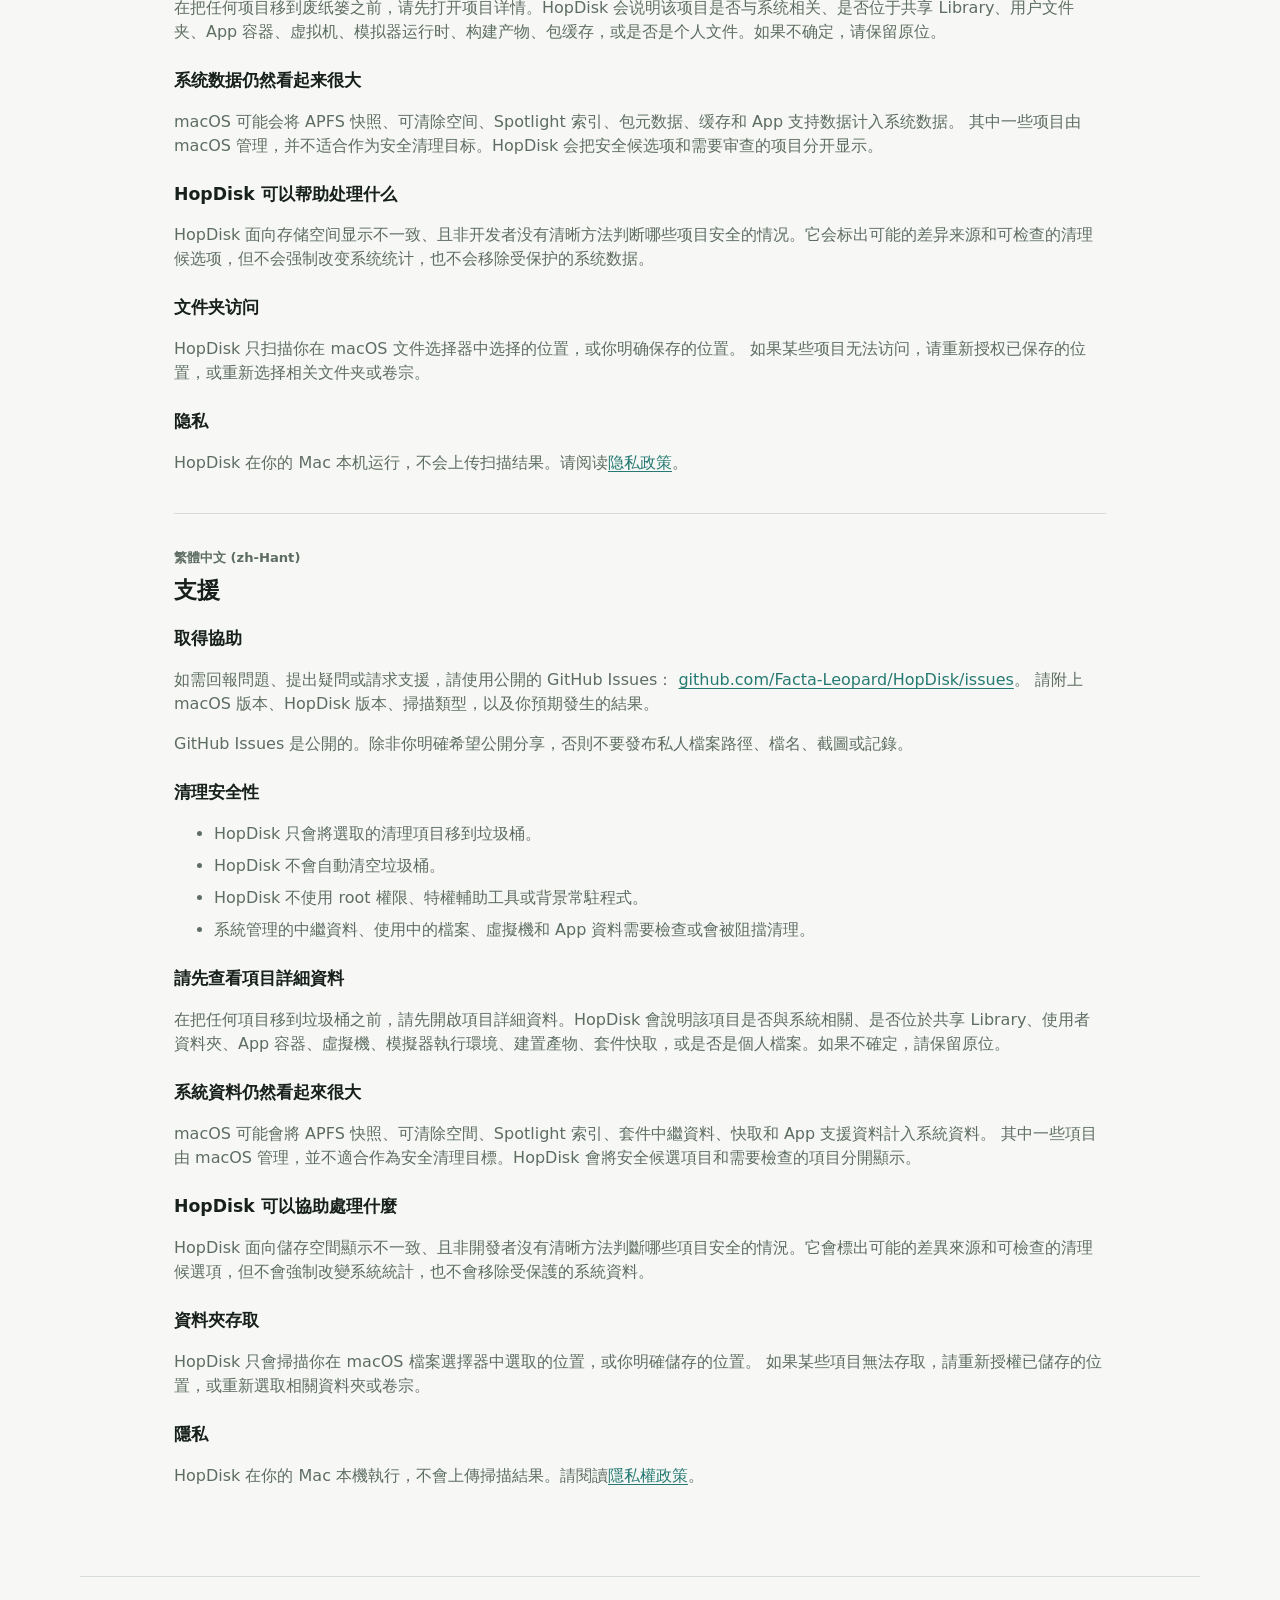
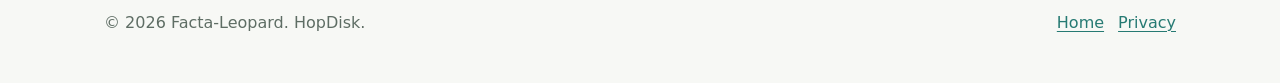
==== commit 80b9efcb: "Update HopDisk support guidance" ====
--- a/support.html
+++ b/support.html
@@ -58,10 +58,18 @@
         <li>HopDisk does not use root privileges, privileged helpers, or background daemons.</li>
         <li>System-managed metadata, active files, virtual machines, and app data require review or are blocked.</li>
       </ul>
+      <h3>Review item details first</h3>
+      <p>
+        Before moving anything to Trash, open the item details. HopDisk explains whether the item is system-related, inside a shared Library, inside a user folder, an app container, a virtual machine, a simulator runtime, a build artifact, a package cache, or a personal file. If you are unsure, leave the item in place.
+      </p>
       <h3>System Data still looks large</h3>
       <p>
         macOS may count APFS snapshots, purgeable space, Spotlight indexes, package metadata, caches, and app support data as System Data.
         Some of those items are managed by macOS and are not safe cleanup targets. HopDisk separates safe candidates from items that require review.
+      </p>
+      <h3>What HopDisk can help with</h3>
+      <p>
+        HopDisk is intended for cases where storage reporting looks inconsistent and there is no clear, non-developer workflow for checking what is safe. It highlights likely mismatch sources and reviewable cleanup candidates, but it does not force system accounting to change or remove protected system data.
       </p>
       <h3>Folder access</h3>
       <p>
@@ -91,10 +99,18 @@
         <li>HopDisk는 루트 권한, 권한 상승 헬퍼, 백그라운드 데몬을 사용하지 않습니다.</li>
         <li>시스템 관리 메타데이터, 최근 사용 파일, 가상 머신, 앱 데이터는 검토가 필요하거나 정리 대상에서 차단됩니다.</li>
       </ul>
+      <h3>항목 세부 정보를 먼저 확인하세요</h3>
+      <p>
+        휴지통으로 옮기기 전에 항목 세부 정보를 열어 보세요. HopDisk는 해당 항목이 시스템 관련 항목인지, 공용 Library 안의 항목인지, 사용자 폴더 안의 항목인지, 앱 컨테이너인지, 가상 머신인지, 시뮬레이터 런타임인지, 빌드 산출물인지, 패키지 캐시인지, 개인 파일인지 설명합니다. 확신이 없다면 그대로 두는 것이 좋습니다.
+      </p>
       <h3>시스템 데이터가 여전히 크게 보이는 경우</h3>
       <p>
         macOS는 APFS 스냅샷, 제거 가능 공간, Spotlight 인덱스, 패키지 메타데이터, 캐시, 앱 지원 데이터를 시스템 데이터로 계산할 수 있습니다.
         이 중 일부는 macOS가 관리하는 항목이라 임의 삭제 대상이 아닙니다. HopDisk는 안전한 후보와 검토가 필요한 항목을 분리해서 보여줍니다.
+      </p>
+      <h3>HopDisk가 도울 수 있는 부분</h3>
+      <p>
+        HopDisk는 저장 공간 표시가 서로 다르게 보이는데 비개발자가 무엇을 확인하고 무엇을 정리해도 되는지 알기 어려운 상황을 돕기 위해 만들어졌습니다. 표시 오차의 원인이 될 수 있는 항목과 검토 가능한 정리 후보를 보여주지만, 시스템 계산값을 강제로 바꾸거나 보호된 시스템 데이터를 제거하지 않습니다.
       </p>
       <h3>폴더 접근</h3>
       <p>
@@ -124,10 +140,18 @@
         <li>HopDisk n'utilise pas les privilèges root, d'assistant privilégié ni de démon en arrière-plan.</li>
         <li>Les métadonnées gérées par le système, fichiers actifs, machines virtuelles et données d'apps exigent une vérification ou sont bloqués.</li>
       </ul>
+      <h3>Vérifiez d’abord les détails de l’élément</h3>
+      <p>
+        Avant de déplacer quoi que ce soit vers la corbeille, ouvrez les détails de l’élément. HopDisk indique si l’élément est lié au système, dans une Library partagée, dans un dossier utilisateur, un conteneur d’app, une machine virtuelle, un runtime de simulateur, un produit de compilation, un cache de paquet ou un fichier personnel. En cas de doute, laissez l’élément en place.
+      </p>
       <h3>Les données système semblent encore volumineuses</h3>
       <p>
         macOS peut compter les instantanés APFS, l'espace purgeable, les index Spotlight, les métadonnées de paquets, les caches et les données de support d'apps comme données système.
         Certains éléments sont gérés par macOS et ne sont pas des cibles de nettoyage sûres. HopDisk distingue les candidats sûrs des éléments à vérifier.
+      </p>
+      <h3>Ce que HopDisk peut aider à faire</h3>
+      <p>
+        HopDisk est conçu pour les situations où l’affichage du stockage semble incohérent et où il n’existe pas de méthode claire, non technique, pour vérifier ce qui est sûr. Il met en évidence les sources probables d’écart et les candidats de nettoyage à examiner, sans forcer la comptabilité du système ni supprimer les données système protégées.
       </p>
       <h3>Accès aux dossiers</h3>
       <p>
@@ -157,10 +181,18 @@
         <li>HopDisk no usa privilegios root, asistentes privilegiados ni demonios en segundo plano.</li>
         <li>Los metadatos gestionados por el sistema, archivos activos, máquinas virtuales y datos de apps requieren revisión o se bloquean.</li>
       </ul>
+      <h3>Revisa primero los detalles del elemento</h3>
+      <p>
+        Antes de mover algo a la papelera, abre los detalles del elemento. HopDisk explica si pertenece al sistema, a una Library compartida, a una carpeta de usuario, a un contenedor de app, a una máquina virtual, a un runtime de simulador, a un producto de compilación, a una caché de paquete o a un archivo personal. Si no estás seguro, déjalo donde está.
+      </p>
       <h3>Datos del sistema sigue pareciendo grande</h3>
       <p>
         macOS puede contar instantáneas APFS, espacio purgable, índices de Spotlight, metadatos de paquetes, cachés y datos de soporte de apps como Datos del sistema.
         Algunos elementos son gestionados por macOS y no son objetivos seguros de limpieza. HopDisk separa candidatos seguros de elementos que requieren revisión.
+      </p>
+      <h3>En qué puede ayudar HopDisk</h3>
+      <p>
+        HopDisk está pensado para casos en los que el informe de almacenamiento parece inconsistente y no hay un flujo claro para usuarios no desarrolladores. Resalta posibles fuentes de diferencia y candidatos de limpieza revisables, pero no fuerza el cálculo del sistema ni elimina datos protegidos del sistema.
       </p>
       <h3>Acceso a carpetas</h3>
       <p>
@@ -190,10 +222,18 @@
         <li>HopDisk nutzt keine Root-Rechte, privilegierten Hilfsprogramme oder Hintergrund-Daemons.</li>
         <li>Systemverwaltete Metadaten, aktive Dateien, virtuelle Maschinen und App-Daten müssen geprüft werden oder werden blockiert.</li>
       </ul>
+      <h3>Prüfe zuerst die Elementdetails</h3>
+      <p>
+        Öffne vor dem Verschieben in den Papierkorb die Elementdetails. HopDisk erklärt, ob das Element systembezogen ist, in einer gemeinsamen Library liegt, in einem Benutzerordner liegt, ein App-Container, eine virtuelle Maschine, eine Simulator-Runtime, ein Build-Produkt, ein Paket-Cache oder eine persönliche Datei ist. Wenn du unsicher bist, lass das Element an Ort und Stelle.
+      </p>
       <h3>Systemdaten wirken weiterhin groß</h3>
       <p>
         macOS kann APFS-Snapshots, löschbaren Speicher, Spotlight-Indizes, Paketmetadaten, Caches und App-Support-Daten als Systemdaten zählen.
         Einige dieser Elemente werden von macOS verwaltet und sind keine sicheren Bereinigungsziele. HopDisk trennt sichere Kandidaten von prüfpflichtigen Elementen.
+      </p>
+      <h3>Wobei HopDisk helfen kann</h3>
+      <p>
+        HopDisk ist für Fälle gedacht, in denen die Speicheranzeige uneinheitlich wirkt und es keinen klaren Ablauf für Nicht-Entwickler gibt, um sichere Elemente zu prüfen. Es hebt wahrscheinliche Ursachen für Abweichungen und prüfbare Bereinigungskandidaten hervor, erzwingt aber keine Änderung der Systemberechnung und entfernt keine geschützten Systemdaten.
       </p>
       <h3>Ordnerzugriff</h3>
       <p>
@@ -223,10 +263,18 @@
         <li>HopDisk は root 権限、特権ヘルパー、バックグラウンドデーモンを使用しません。</li>
         <li>システム管理メタデータ、使用中のファイル、仮想マシン、アプリデータは確認が必要、または対象外として扱われます。</li>
       </ul>
+      <h3>まず項目の詳細を確認してください</h3>
+      <p>
+        何かをゴミ箱へ移動する前に、項目の詳細を開いてください。HopDisk は、その項目がシステム関連か、共有 Library 内か、ユーザーフォルダ内か、アプリコンテナか、仮想マシンか、シミュレータランタイムか、ビルド生成物か、パッケージキャッシュか、個人ファイルかを説明します。判断に迷う場合は、そのまま残してください。
+      </p>
       <h3>システムデータがまだ大きく見える場合</h3>
       <p>
         macOS は APFS スナップショット、パージ可能領域、Spotlight インデックス、パッケージメタデータ、キャッシュ、アプリサポートデータをシステムデータとして数えることがあります。
         その一部は macOS が管理しており、安全な削除対象ではありません。HopDisk は安全な候補と確認が必要な項目を分けて表示します。
+      </p>
+      <h3>HopDisk が役立つこと</h3>
+      <p>
+        HopDisk は、ストレージ表示が一致せず、開発者でないユーザーが安全に確認できる明確な手順がない場合を想定しています。表示差分の原因になり得る項目と確認可能なクリーンアップ候補を示しますが、システムの計算を強制的に変更したり、保護されたシステムデータを削除したりはしません。
       </p>
       <h3>フォルダアクセス</h3>
       <p>
@@ -256,10 +304,18 @@
         <li>HopDisk 不使用 root 权限、特权辅助工具或后台守护进程。</li>
         <li>系统管理的元数据、正在使用的文件、虚拟机和 App 数据需要审查或会被阻止清理。</li>
       </ul>
+      <h3>请先查看项目详情</h3>
+      <p>
+        在把任何项目移到废纸篓之前，请先打开项目详情。HopDisk 会说明该项目是否与系统相关、是否位于共享 Library、用户文件夹、App 容器、虚拟机、模拟器运行时、构建产物、包缓存，或是否是个人文件。如果不确定，请保留原位。
+      </p>
       <h3>系统数据仍然看起来很大</h3>
       <p>
         macOS 可能会将 APFS 快照、可清除空间、Spotlight 索引、包元数据、缓存和 App 支持数据计入系统数据。
         其中一些项目由 macOS 管理，并不适合作为安全清理目标。HopDisk 会把安全候选项和需要审查的项目分开显示。
+      </p>
+      <h3>HopDisk 可以帮助处理什么</h3>
+      <p>
+        HopDisk 面向存储空间显示不一致、且非开发者没有清晰方法判断哪些项目安全的情况。它会标出可能的差异来源和可检查的清理候选项，但不会强制改变系统统计，也不会移除受保护的系统数据。
       </p>
       <h3>文件夹访问</h3>
       <p>
@@ -289,10 +345,18 @@
         <li>HopDisk 不使用 root 權限、特權輔助工具或背景常駐程式。</li>
         <li>系統管理的中繼資料、使用中的檔案、虛擬機和 App 資料需要檢查或會被阻擋清理。</li>
       </ul>
+      <h3>請先查看項目詳細資料</h3>
+      <p>
+        在把任何項目移到垃圾桶之前，請先開啟項目詳細資料。HopDisk 會說明該項目是否與系統相關、是否位於共享 Library、使用者資料夾、App 容器、虛擬機、模擬器執行環境、建置產物、套件快取，或是否是個人檔案。如果不確定，請保留原位。
+      </p>
       <h3>系統資料仍然看起來很大</h3>
       <p>
         macOS 可能會將 APFS 快照、可清除空間、Spotlight 索引、套件中繼資料、快取和 App 支援資料計入系統資料。
         其中一些項目由 macOS 管理，並不適合作為安全清理目標。HopDisk 會將安全候選項目和需要檢查的項目分開顯示。
+      </p>
+      <h3>HopDisk 可以協助處理什麼</h3>
+      <p>
+        HopDisk 面向儲存空間顯示不一致、且非開發者沒有清晰方法判斷哪些項目安全的情況。它會標出可能的差異來源和可檢查的清理候選項，但不會強制改變系統統計，也不會移除受保護的系統資料。
       </p>
       <h3>資料夾存取</h3>
       <p>
